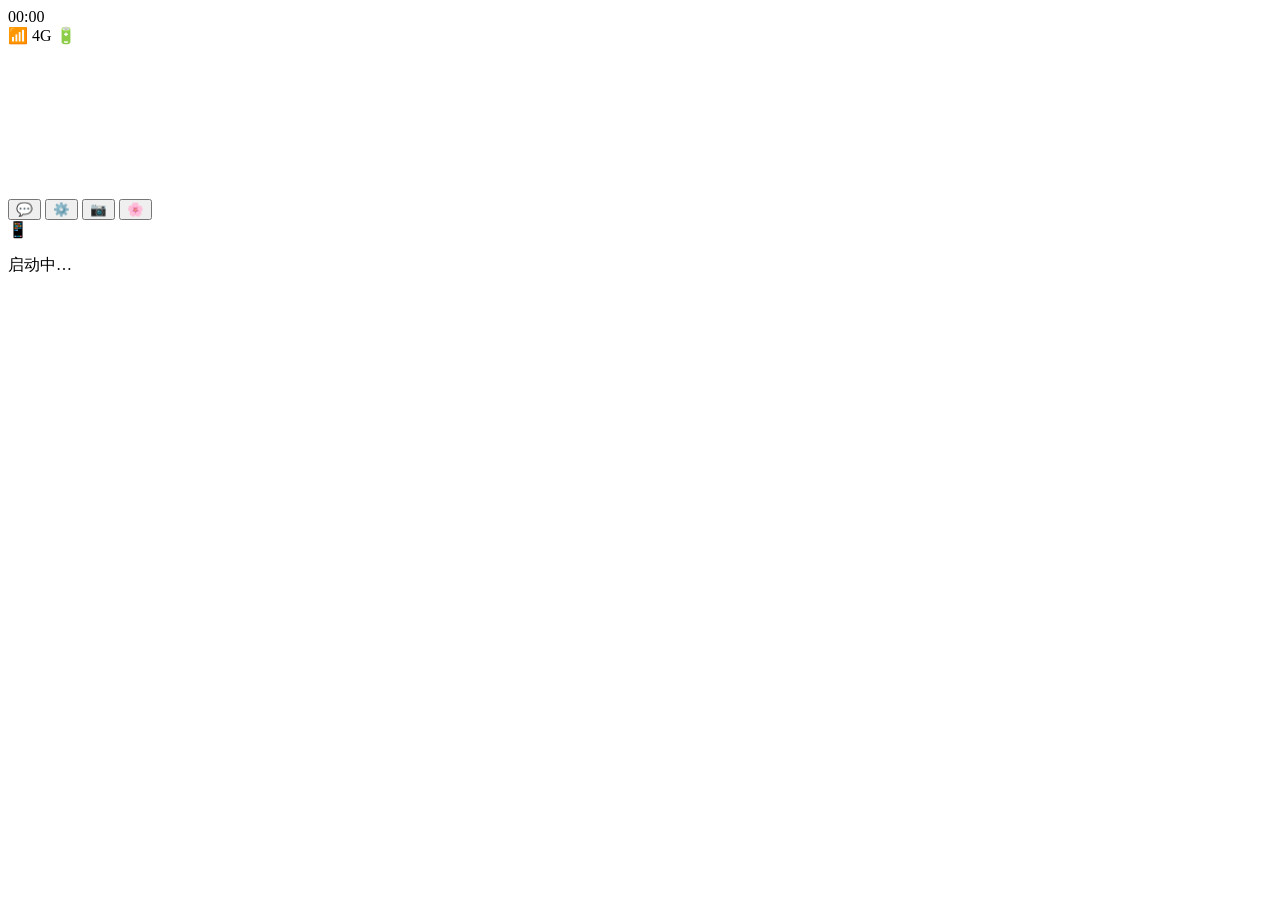
==== index.html @ 031f7071 "Create index.html" ====
<!DOCTYPE html>
<html lang="zh-CN">
<head>
  <meta charset="UTF-8" />
  <meta name="viewport" content="width=device-width, initial-scale=1.0, viewport-fit=cover" />
  <meta name="theme-color" content="#1a1a2e" />
  <meta name="apple-mobile-web-app-capable" content="yes" />
  <meta name="apple-mobile-web-app-status-bar-style" content="black-translucent" />
  <title>虚拟掌机</title>

  <!-- PWA Manifest -->
  <link rel="manifest" href="manifest.json" />

  <!-- Global Styles -->
  <link rel="stylesheet" href="css/root.css" />
  <link rel="stylesheet" href="css/phone.css" />
  <link rel="stylesheet" href="css/desktop.css" />
  <link rel="stylesheet" href="css/apps.css" />
</head>
<body>

  <!-- ============================================================
       手机外壳 (Phone Shell)
       整个虚拟手机的最外层容器，模拟物理机身
  ============================================================ -->
  <div id="phone-shell" class="phone-shell" role="main" aria-label="虚拟手机">

    <!-- 顶部装饰：摄像头 + 扬声器 -->
    <div class="phone-notch" aria-hidden="true">
      <div class="notch-camera"></div>
      <div class="notch-speaker"></div>
    </div>

    <!-- ── 状态栏 (Status Bar) ── -->
    <header id="status-bar" class="status-bar" role="banner" aria-label="状态栏">
      <span class="status-time" id="status-time" aria-live="polite">00:00</span>
      <div class="status-icons" aria-hidden="true">
        <span class="status-icon icon-wifi">&#x1F4F6;</span>
        <span class="status-icon icon-signal">4G</span>
        <span class="status-icon icon-battery" id="status-battery">🔋</span>
      </div>
    </header>

    <!-- ── 屏幕主体 (Screen Body) ── -->
    <div id="screen" class="screen">

      <!-- 星空背景粒子层 -->
      <canvas id="starfield-canvas" class="starfield-canvas" aria-hidden="true"></canvas>

      <!-- ── 桌面滑动容器 (Desktop Slider) ── -->
      <!-- 左右滑动切换不同桌面页 -->
      <div id="desktop-slider" class="desktop-slider" role="region" aria-label="桌面">

        <!-- 桌面页 0：Widget 主页 -->
        <div class="desktop-page" id="desktop-page-0" data-page="0">
          <!-- Widget 区域，由 desktopApp.js 动态注入 -->
          <div class="widget-grid" id="widget-grid-0" role="list" aria-label="小组件"></div>
          <!-- 应用图标网格 -->
          <div class="app-icon-grid" id="app-icon-grid-0" role="list" aria-label="应用图标"></div>
        </div>

        <!-- 桌面页 1：更多 Widget -->
        <div class="desktop-page" id="desktop-page-1" data-page="1">
          <div class="widget-grid" id="widget-grid-1" role="list" aria-label="小组件"></div>
          <div class="app-icon-grid" id="app-icon-grid-1" role="list" aria-label="应用图标"></div>
        </div>

      </div>

      <!-- ── 桌面分页指示器 ── -->
      <div id="page-indicator" class="page-indicator" role="tablist" aria-label="桌面页码">
        <!-- 由 desktopApp.js 动态生成 dot -->
      </div>

      <!-- ── App 视图层 (App View Layer) ── -->
      <!-- 所有 App 以 overlay 形式叠加在桌面上方，通过 CSS class 控制显隐 -->
      <div id="app-layer" class="app-layer" aria-live="polite">

        <!-- 聊天 App -->
        <section id="app-chat" class="app-view" data-app="chat" aria-label="聊天" hidden>
          <div class="app-header">
            <button class="btn-back" aria-label="返回桌面">&#8592;</button>
            <h2 class="app-title">消息</h2>
          </div>
          <div class="app-content" id="chat-content"></div>
        </section>

        <!-- 日历 App -->
        <section id="app-calendar" class="app-view" data-app="calendar" aria-label="日历" hidden>
          <div class="app-header">
            <button class="btn-back" aria-label="返回桌面">&#8592;</button>
            <h2 class="app-title">日历</h2>
          </div>
          <div class="app-content" id="calendar-content"></div>
        </section>

        <!-- 朋友圈 App -->
        <section id="app-moments" class="app-view" data-app="moments" aria-label="朋友圈" hidden>
          <div class="app-header">
            <button class="btn-back" aria-label="返回桌面">&#8592;</button>
            <h2 class="app-title">朋友圈</h2>
          </div>
          <div class="app-content" id="moments-content"></div>
        </section>

        <!-- 设置 App -->
        <section id="app-settings" class="app-view" data-app="settings" aria-label="设置" hidden>
          <div class="app-header">
            <button class="btn-back" aria-label="返回桌面">&#8592;</button>
            <h2 class="app-title">设置</h2>
          </div>
          <div class="app-content" id="settings-content"></div>
        </section>

      </div>

      <!-- ── 系统通知横幅 (Notification Banner) ── -->
      <div id="notification-banner" class="notification-banner" role="alert" aria-live="assertive" aria-atomic="true" hidden>
        <img class="notif-avatar" id="notif-avatar" src="" alt="" />
        <div class="notif-body">
          <span class="notif-name" id="notif-name"></span>
          <span class="notif-text" id="notif-text"></span>
        </div>
      </div>

    </div>
    <!-- /screen -->

    <!-- ── Dock 栏 (Bottom Dock) ── -->
    <nav id="dock" class="dock" role="navigation" aria-label="Dock 快捷栏">
      <button class="dock-item" data-app="chat" aria-label="聊天">
        <span class="dock-icon">💬</span>
      </button>
      <button class="dock-item" data-app="settings" aria-label="设置">
        <span class="dock-icon">⚙️</span>
      </button>
      <button class="dock-item dock-item--home" id="btn-home" aria-label="主屏幕">
        <span class="dock-icon">📷</span>
      </button>
      <button class="dock-item" data-app="moments" aria-label="朋友圈">
        <span class="dock-icon">🌸</span>
      </button>
    </nav>

    <!-- 底部 Home 指示条 -->
    <div class="phone-home-indicator" aria-hidden="true"></div>

  </div>
  <!-- /phone-shell -->

  <!-- ============================================================
       全局 Loading 遮罩 (首次启动 / 数据加载中)
  ============================================================ -->
  <div id="loading-screen" class="loading-screen" role="status" aria-label="加载中">
    <div class="loading-logo">📱</div>
    <p class="loading-text">启动中…</p>
    <div class="loading-bar"><div class="loading-bar-fill"></div></div>
  </div>

  <!-- ============================================================
       第三方库 (CDN，无构建工具)
  ============================================================ -->
  <!-- localForage：IndexedDB 轻量封装 -->
  <script src="https://cdn.jsdelivr.net/npm/localforage@1.10.0/dist/localforage.min.js"></script>

  <!-- ============================================================
       主入口 (ES Module)
  ============================================================ -->
  <script type="module" src="js/main.js"></script>

</body>
</html>
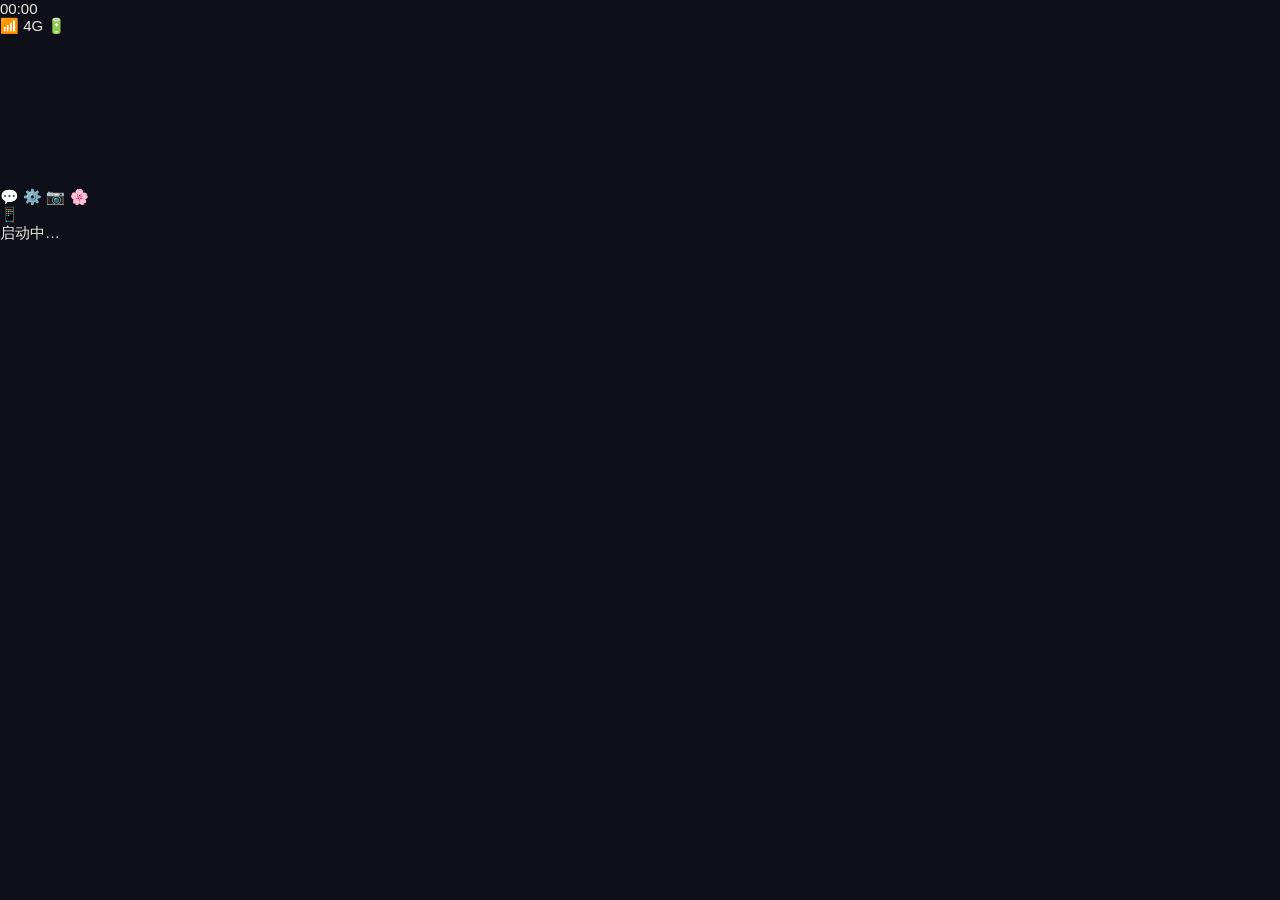
==== commit 10e8d708: "Update index.html" ====
--- a/index.html
+++ b/index.html
@@ -1,17 +1,20 @@
 <!DOCTYPE html>
-<html lang="zh-CN">
+<html lang="zh-CN" data-theme="dark">
 <head>
   <meta charset="UTF-8" />
   <meta name="viewport" content="width=device-width, initial-scale=1.0, viewport-fit=cover" />
   <meta name="theme-color" content="#1a1a2e" />
-  <meta name="apple-mobile-web-app-capable" content="yes" />
-  <meta name="apple-mobile-web-app-status-bar-style" content="black-translucent" />
-  <title>虚拟掌机</title>
+  <meta name="mobile-web-app-capable" content="yes" />
+
+  <title>IPHONEEX -虚拟掌机</title>
+
+  <!-- Favicon (内联 SVG，不需要外部文件) -->
+  <link rel="icon" href="data:image/svg+xml,<svg xmlns='http://www.w3.org/2000/svg' viewBox='0 0 100 100'><text y='.9em' font-size='90'>📱</text></svg>" />
 
   <!-- PWA Manifest -->
   <link rel="manifest" href="manifest.json" />
 
-  <!-- Global Styles -->
+  <!-- Styles -->
   <link rel="stylesheet" href="css/root.css" />
   <link rel="stylesheet" href="css/phone.css" />
   <link rel="stylesheet" href="css/desktop.css" />
@@ -19,10 +22,7 @@
 </head>
 <body>
 
-  <!-- ============================================================
-       手机外壳 (Phone Shell)
-       整个虚拟手机的最外层容器，模拟物理机身
-  ============================================================ -->
+  <!-- ============================================================手机外壳 (Phone Shell)============================================================ -->
   <div id="phone-shell" class="phone-shell" role="main" aria-label="虚拟手机">
 
     <!-- 顶部装饰：摄像头 + 扬声器 -->
@@ -31,82 +31,68 @@
       <div class="notch-speaker"></div>
     </div>
 
-    <!-- ── 状态栏 (Status Bar) ── -->
+    <!--── 状态栏 (Status Bar) ── -->
     <header id="status-bar" class="status-bar" role="banner" aria-label="状态栏">
       <span class="status-time" id="status-time" aria-live="polite">00:00</span>
       <div class="status-icons" aria-hidden="true">
-        <span class="status-icon icon-wifi">&#x1F4F6;</span>
+        <span class="status-icon icon-wifi">📶</span>
         <span class="status-icon icon-signal">4G</span>
         <span class="status-icon icon-battery" id="status-battery">🔋</span>
       </div>
     </header>
 
-    <!-- ── 屏幕主体 (Screen Body) ── -->
+    <!-- ──屏幕主体 (Screen Body) ── -->
     <div id="screen" class="screen">
 
       <!-- 星空背景粒子层 -->
       <canvas id="starfield-canvas" class="starfield-canvas" aria-hidden="true"></canvas>
 
-      <!-- ── 桌面滑动容器 (Desktop Slider) ── -->
-      <!-- 左右滑动切换不同桌面页 -->
+      <!--── 桌面滑动容器 (Desktop Slider) ── -->
       <div id="desktop-slider" class="desktop-slider" role="region" aria-label="桌面">
 
-        <!-- 桌面页 0：Widget 主页 -->
+        <!-- 桌面页0 -->
         <div class="desktop-page" id="desktop-page-0" data-page="0">
-          <!-- Widget 区域，由 desktopApp.js 动态注入 -->
           <div class="widget-grid" id="widget-grid-0" role="list" aria-label="小组件"></div>
-          <!-- 应用图标网格 -->
           <div class="app-icon-grid" id="app-icon-grid-0" role="list" aria-label="应用图标"></div>
         </div>
 
-        <!-- 桌面页 1：更多 Widget -->
+        <!-- 桌面页 1 -->
         <div class="desktop-page" id="desktop-page-1" data-page="1">
           <div class="widget-grid" id="widget-grid-1" role="list" aria-label="小组件"></div>
           <div class="app-icon-grid" id="app-icon-grid-1" role="list" aria-label="应用图标"></div>
-        </div>
+        </div></div>
 
-      </div>
+      <!-- ──桌面分页指示器 ── -->
+      <div id="page-indicator" class="page-indicator" role="tablist" aria-label="桌面页码"></div>
 
-      <!-- ── 桌面分页指示器 ── -->
-      <div id="page-indicator" class="page-indicator" role="tablist" aria-label="桌面页码">
-        <!-- 由 desktopApp.js 动态生成 dot -->
-      </div>
-
-      <!-- ── App 视图层 (App View Layer) ── -->
-      <!-- 所有 App 以 overlay 形式叠加在桌面上方，通过 CSS class 控制显隐 -->
-      <div id="app-layer" class="app-layer" aria-live="polite">
-
-        <!-- 聊天 App -->
-        <section id="app-chat" class="app-view" data-app="chat" aria-label="聊天" hidden>
+      <!-- ── App 视图层── -->
+      <div id="app-layer" class="app-layer" aria-live="polite"><section id="app-chat" class="app-view" data-app="chat" aria-label="聊天" hidden>
           <div class="app-header">
-            <button class="btn-back" aria-label="返回桌面">&#8592;</button>
+            <button class="btn-back" aria-label="返回桌面">←</button>
             <h2 class="app-title">消息</h2>
           </div>
           <div class="app-content" id="chat-content"></div>
         </section>
 
-        <!-- 日历 App -->
         <section id="app-calendar" class="app-view" data-app="calendar" aria-label="日历" hidden>
           <div class="app-header">
-            <button class="btn-back" aria-label="返回桌面">&#8592;</button>
+            <button class="btn-back" aria-label="返回桌面">←</button>
             <h2 class="app-title">日历</h2>
           </div>
           <div class="app-content" id="calendar-content"></div>
         </section>
 
-        <!-- 朋友圈 App -->
         <section id="app-moments" class="app-view" data-app="moments" aria-label="朋友圈" hidden>
           <div class="app-header">
-            <button class="btn-back" aria-label="返回桌面">&#8592;</button>
+            <button class="btn-back" aria-label="返回桌面">←</button>
             <h2 class="app-title">朋友圈</h2>
           </div>
           <div class="app-content" id="moments-content"></div>
         </section>
 
-        <!-- 设置 App -->
         <section id="app-settings" class="app-view" data-app="settings" aria-label="设置" hidden>
           <div class="app-header">
-            <button class="btn-back" aria-label="返回桌面">&#8592;</button>
+            <button class="btn-back" aria-label="返回桌面">←</button>
             <h2 class="app-title">设置</h2>
           </div>
           <div class="app-content" id="settings-content"></div>
@@ -114,19 +100,17 @@
 
       </div>
 
-      <!-- ── 系统通知横幅 (Notification Banner) ── -->
+      <!-- ── 系统通知横幅 ── -->
       <div id="notification-banner" class="notification-banner" role="alert" aria-live="assertive" aria-atomic="true" hidden>
         <img class="notif-avatar" id="notif-avatar" src="" alt="" />
         <div class="notif-body">
           <span class="notif-name" id="notif-name"></span>
           <span class="notif-text" id="notif-text"></span>
-        </div>
-      </div>
+        </div></div>
 
     </div>
-    <!-- /screen -->
 
-    <!-- ── Dock 栏 (Bottom Dock) ── -->
+    <!-- ── Dock 栏 ── -->
     <nav id="dock" class="dock" role="navigation" aria-label="Dock 快捷栏">
       <button class="dock-item" data-app="chat" aria-label="聊天">
         <span class="dock-icon">💬</span>
@@ -139,17 +123,15 @@
       </button>
       <button class="dock-item" data-app="moments" aria-label="朋友圈">
         <span class="dock-icon">🌸</span>
-      </button>
-    </nav>
+      </button></nav>
 
     <!-- 底部 Home 指示条 -->
     <div class="phone-home-indicator" aria-hidden="true"></div>
 
   </div>
-  <!-- /phone-shell -->
 
   <!-- ============================================================
-       全局 Loading 遮罩 (首次启动 / 数据加载中)
+       全局 Loading遮罩
   ============================================================ -->
   <div id="loading-screen" class="loading-screen" role="status" aria-label="加载中">
     <div class="loading-logo">📱</div>
@@ -158,10 +140,9 @@
   </div>
 
   <!-- ============================================================
-       第三方库 (CDN，无构建工具)
+       localForage（本地文件，避免 CDN 被追踪保护拦截）
   ============================================================ -->
-  <!-- localForage：IndexedDB 轻量封装 -->
-  <script src="https://cdn.jsdelivr.net/npm/localforage@1.10.0/dist/localforage.min.js"></script>
+  <script src="libs/localforage.min.js"></script>
 
   <!-- ============================================================
        主入口 (ES Module)
--- a/css/root.css
+++ b/css/root.css
@@ -0,0 +1,235 @@
+/* ================================================================
+   root.css — 全局 CSS 变量 & 基础 Reset
+   所有颜色、尺寸、动效参数均在此定义，其他 CSS 文件只引用变量
+================================================================ */
+
+/* ── 1. 主题变量 (Light / Dark 双主题) ── */
+:root {
+  /* ---------- 品牌色 / Y2K 手账风调色板 ---------- */
+  --color-primary:        #a8c5da;   /* 雾霾蓝 */
+  --color-primary-soft:   #d4e8f0;
+  --color-accent:         #e8b4cb;   /* 樱花粉 */
+  --color-accent-soft:    #f5dce8;
+  --color-gold:           #c8b89a;   /* 复古金 */
+  --color-star:           #e8e0d0;   /* 星光白 */
+
+  /* ---------- 背景层 ---------- */
+  --bg-phone-shell:       #2a2a3e;   /* 手机外壳深色 */
+  --bg-screen:            #3a3a4e;   /* 屏幕底色（星空灰） */
+  --bg-screen-gradient:   linear-gradient(160deg, #2e2e42 0%, #3d3d55 50%, #2a2a3e 100%);
+  --bg-widget:            rgba(255, 255, 255, 0.10);  /* 毛玻璃 Widget 背景 */
+  --bg-widget-dark:       rgba(0,   0,   0,   0.25);
+  --bg-dock:              rgba(255, 255, 255, 0.12);
+  --bg-app:               rgba(245, 242, 238, 0.97);  /* App 内页背景（米白） */
+  --bg-overlay:           rgba(0,   0,   0,   0.45);
+
+  /* ---------- 文字色 ---------- */
+  --text-primary:         #f0ece4;   /* 屏幕主文字（亮） */
+  --text-secondary:       #b8b4c0;
+  --text-muted:           #7a7890;
+  --text-on-app:          #2c2a35;   /* App 内页深色文字 */
+  --text-on-app-sub:      #6b6880;
+
+  /* ---------- 状态栏 ---------- */
+  --status-bar-height:    44px;
+  --status-bar-bg:        transparent;
+  --status-bar-color:     #f0ece4;
+
+  /* ---------- Dock 栏 ---------- */
+  --dock-height:          80px;
+  --dock-padding-bottom:  env(safe-area-inset-bottom, 8px);
+  --dock-icon-size:       52px;
+  --dock-border-radius:   28px;
+
+  /* ---------- 圆角系统 ---------- */
+  --radius-xs:            6px;
+  --radius-sm:            12px;
+  --radius-md:            18px;
+  --radius-lg:            24px;
+  --radius-xl:            32px;
+  --radius-full:          9999px;
+
+  /* ---------- 阴影系统 ---------- */
+  --shadow-widget:        0 4px 24px rgba(0, 0, 0, 0.30),
+                          0 1px 4px  rgba(0, 0, 0, 0.20);
+  --shadow-app-icon:      0 2px 12px rgba(0, 0, 0, 0.25);
+  --shadow-dock:          0 -2px 20px rgba(0, 0, 0, 0.20);
+  --shadow-notification:  0 8px 32px rgba(0, 0, 0, 0.35);
+  --shadow-bubble-out:    0 2px 8px  rgba(168, 197, 218, 0.30);
+  --shadow-bubble-in:     0 2px 8px  rgba(0,   0,   0,   0.15);
+
+  /* ---------- 毛玻璃 (Glassmorphism) ---------- */
+  --glass-blur:           blur(16px);
+  --glass-blur-heavy:     blur(24px);
+  --glass-border:         1px solid rgba(255, 255, 255, 0.18);
+  --glass-border-light:   1px solid rgba(255, 255, 255, 0.30);
+
+  /* ---------- 手机物理尺寸 ---------- */
+  --phone-width:          390px;
+  --phone-height:         844px;
+  --phone-radius:         52px;
+  --phone-border:         10px;
+  --phone-shell-color:    #1e1e2e;
+  --phone-shell-shadow:   0 30px 80px rgba(0, 0, 0, 0.60),
+                          0  0  0 var(--phone-border) #0d0d1a,
+                          inset 0 0 0 1px rgba(255,255,255,0.06);
+
+  /* ---------- 动效时长 ---------- */
+  --duration-fast:        120ms;
+  --duration-normal:      260ms;
+  --duration-slow:        420ms;
+  --duration-page:        380ms;
+
+  /* ---------- 缓动曲线 ---------- */
+  --ease-spring:          cubic-bezier(0.34, 1.56, 0.64, 1.00);
+  --ease-smooth:          cubic-bezier(0.25, 0.46, 0.45, 0.94);
+  --ease-out:             cubic-bezier(0.00, 0.00, 0.20, 1.00);
+  --ease-in-out:          cubic-bezier(0.42, 0.00, 0.58, 1.00);
+
+  /* ---------- 字体 ---------- */
+  --font-system:          -apple-system, BlinkMacSystemFont, "PingFang SC",
+                          "Hiragino Sans GB", "Microsoft YaHei", sans-serif;
+  --font-mono:            "SF Mono", "Fira Code", "Consolas", monospace;
+  --font-size-xs:         11px;
+  --font-size-sm:         13px;
+  --font-size-md:         15px;
+  --font-size-lg:         17px;
+  --font-size-xl:         22px;
+  --font-size-2xl:        28px;
+
+  /* ---------- Z-index 层级 ---------- */
+  --z-starfield:          0;
+  --z-desktop:            10;
+  --z-widget:             20;
+  --z-app:                30;
+  --z-dock:               40;
+  --z-notification:       50;
+  --z-loading:            100;
+}
+
+/* ── 2. 深色主题覆盖 (data-theme="dark" 时自动切换) ── */
+[data-theme="dark"] {
+  --bg-app:               rgba(28, 27, 35, 0.97);
+  --text-on-app:          #e8e4f0;
+  --text-on-app-sub:      #9896a8;
+  --bg-widget:            rgba(0, 0, 0, 0.35);
+}
+
+/* ── 3. 全局 Reset & 基础样式 ── */
+*, *::before, *::after {
+  box-sizing: border-box;
+  margin: 0;
+  padding: 0;
+  -webkit-tap-highlight-color: transparent;
+}
+
+html, body {
+  width: 100%;
+  height: 100%;
+  overflow: hidden;
+  background: #0f0f1a;   /* 手机外部的页面背景 */
+  font-family: var(--font-system);
+  font-size: var(--font-size-md);
+  color: var(--text-primary);
+  -webkit-font-smoothing: antialiased;
+  -moz-osx-font-smoothing: grayscale;
+}
+
+/* 禁止用户选中文字（模拟原生 App 体验） */
+body {
+  user-select: none;
+  -webkit-user-select: none;
+}
+
+/* 允许输入框内选中 */
+input, textarea {
+  user-select: text;
+  -webkit-user-select: text;
+}
+
+button {
+  border: none;
+  background: none;
+  cursor: pointer;
+  font-family: inherit;
+  font-size: inherit;
+  color: inherit;
+  padding: 0;
+}
+
+img {
+  display: block;
+  max-width: 100%;
+  object-fit: cover;
+}
+
+/* ── 4. 滚动条美化 ── */
+::-webkit-scrollbar {
+  width: 3px;
+  height: 3px;
+}
+::-webkit-scrollbar-track {
+  background: transparent;
+}
+::-webkit-scrollbar-thumb {
+  background: rgba(255, 255, 255, 0.20);
+  border-radius: var(--radius-full);
+}
+
+/* ── 5. 通用工具类 ── */
+.visually-hidden {
+  position: absolute;
+  width: 1px;
+  height: 1px;
+  padding: 0;
+  margin: -1px;
+  overflow: hidden;
+  clip: rect(0, 0, 0, 0);
+  white-space: nowrap;
+  border: 0;
+}
+
+.glass {
+  background: var(--bg-widget);
+  backdrop-filter: var(--glass-blur);
+  -webkit-backdrop-filter: var(--glass-blur);
+  border: var(--glass-border);
+}
+
+.glass-heavy {
+  background: var(--bg-widget-dark);
+  backdrop-filter: var(--glass-blur-heavy);
+  -webkit-backdrop-filter: var(--glass-blur-heavy);
+  border: var(--glass-border);
+}
+
+/* ── 6. 全局过渡动画 ── */
+@keyframes fadeIn {
+  from { opacity: 0; transform: translateY(8px); }
+  to   { opacity: 1; transform: translateY(0);   }
+}
+
+@keyframes slideUp {
+  from { opacity: 0; transform: translateY(100%); }
+  to   { opacity: 1; transform: translateY(0);    }
+}
+
+@keyframes slideDown {
+  from { opacity: 0; transform: translateY(-20px); }
+  to   { opacity: 1; transform: translateY(0);     }
+}
+
+@keyframes scaleIn {
+  from { opacity: 0; transform: scale(0.88); }
+  to   { opacity: 1; transform: scale(1);    }
+}
+
+@keyframes pulse {
+  0%, 100% { opacity: 1;    }
+  50%       { opacity: 0.5; }
+}
+
+@keyframes loadingBar {
+  from { width: 0%;   }
+  to   { width: 100%; }
+}
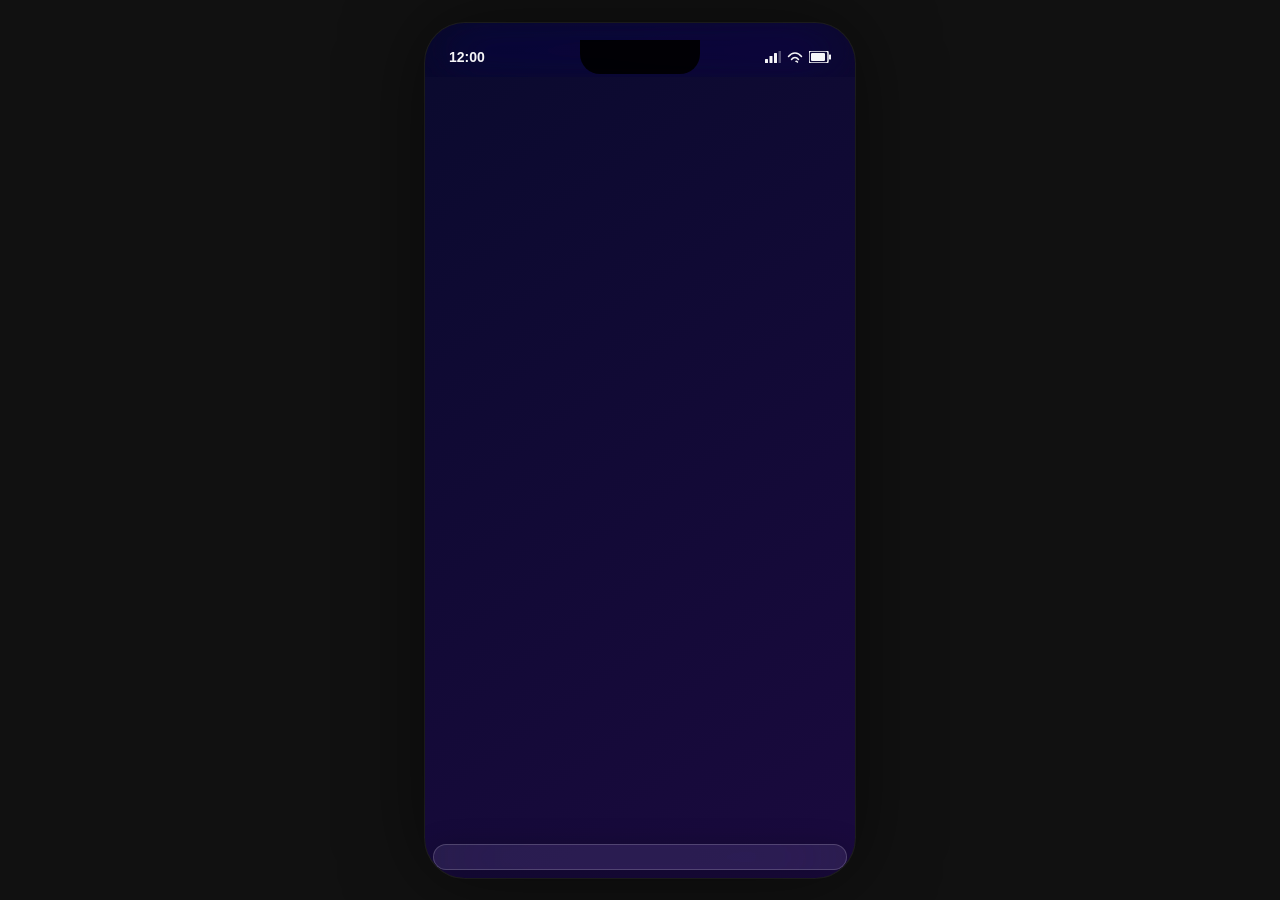
==== commit d9525b1e: "更新" ====
--- a/index.html
+++ b/index.html
@@ -1,153 +1,85 @@
-<!DOCTYPE html>
-<html lang="zh-CN" data-theme="dark">
-<head>
-  <meta charset="UTF-8" />
-  <meta name="viewport" content="width=device-width, initial-scale=1.0, viewport-fit=cover" />
-  <meta name="theme-color" content="#1a1a2e" />
-  <meta name="mobile-web-app-capable" content="yes" />
-
-  <title>IPHONEEX -虚拟掌机</title>
-
-  <!-- Favicon (内联 SVG，不需要外部文件) -->
-  <link rel="icon" href="data:image/svg+xml,<svg xmlns='http://www.w3.org/2000/svg' viewBox='0 0 100 100'><text y='.9em' font-size='90'>📱</text></svg>" />
-
-  <!-- PWA Manifest -->
-  <link rel="manifest" href="manifest.json" />
-
-  <!-- Styles -->
-  <link rel="stylesheet" href="css/root.css" />
-  <link rel="stylesheet" href="css/phone.css" />
-  <link rel="stylesheet" href="css/desktop.css" />
-  <link rel="stylesheet" href="css/apps.css" />
-</head>
-<body>
-
-  <!-- ============================================================手机外壳 (Phone Shell)============================================================ -->
-  <div id="phone-shell" class="phone-shell" role="main" aria-label="虚拟手机">
-
-    <!-- 顶部装饰：摄像头 + 扬声器 -->
-    <div class="phone-notch" aria-hidden="true">
-      <div class="notch-camera"></div>
-      <div class="notch-speaker"></div>
-    </div>
-
-    <!--── 状态栏 (Status Bar) ── -->
-    <header id="status-bar" class="status-bar" role="banner" aria-label="状态栏">
-      <span class="status-time" id="status-time" aria-live="polite">00:00</span>
-      <div class="status-icons" aria-hidden="true">
-        <span class="status-icon icon-wifi">📶</span>
-        <span class="status-icon icon-signal">4G</span>
-        <span class="status-icon icon-battery" id="status-battery">🔋</span>
-      </div>
-    </header>
-
-    <!-- ──屏幕主体 (Screen Body) ── -->
-    <div id="screen" class="screen">
-
-      <!-- 星空背景粒子层 -->
-      <canvas id="starfield-canvas" class="starfield-canvas" aria-hidden="true"></canvas>
-
-      <!--── 桌面滑动容器 (Desktop Slider) ── -->
-      <div id="desktop-slider" class="desktop-slider" role="region" aria-label="桌面">
-
-        <!-- 桌面页0 -->
-        <div class="desktop-page" id="desktop-page-0" data-page="0">
-          <div class="widget-grid" id="widget-grid-0" role="list" aria-label="小组件"></div>
-          <div class="app-icon-grid" id="app-icon-grid-0" role="list" aria-label="应用图标"></div>
-        </div>
-
-        <!-- 桌面页 1 -->
-        <div class="desktop-page" id="desktop-page-1" data-page="1">
-          <div class="widget-grid" id="widget-grid-1" role="list" aria-label="小组件"></div>
-          <div class="app-icon-grid" id="app-icon-grid-1" role="list" aria-label="应用图标"></div>
-        </div></div>
-
-      <!-- ──桌面分页指示器 ── -->
-      <div id="page-indicator" class="page-indicator" role="tablist" aria-label="桌面页码"></div>
-
-      <!-- ── App 视图层── -->
-      <div id="app-layer" class="app-layer" aria-live="polite"><section id="app-chat" class="app-view" data-app="chat" aria-label="聊天" hidden>
-          <div class="app-header">
-            <button class="btn-back" aria-label="返回桌面">←</button>
-            <h2 class="app-title">消息</h2>
-          </div>
-          <div class="app-content" id="chat-content"></div>
-        </section>
-
-        <section id="app-calendar" class="app-view" data-app="calendar" aria-label="日历" hidden>
-          <div class="app-header">
-            <button class="btn-back" aria-label="返回桌面">←</button>
-            <h2 class="app-title">日历</h2>
-          </div>
-          <div class="app-content" id="calendar-content"></div>
-        </section>
-
-        <section id="app-moments" class="app-view" data-app="moments" aria-label="朋友圈" hidden>
-          <div class="app-header">
-            <button class="btn-back" aria-label="返回桌面">←</button>
-            <h2 class="app-title">朋友圈</h2>
-          </div>
-          <div class="app-content" id="moments-content"></div>
-        </section>
-
-        <section id="app-settings" class="app-view" data-app="settings" aria-label="设置" hidden>
-          <div class="app-header">
-            <button class="btn-back" aria-label="返回桌面">←</button>
-            <h2 class="app-title">设置</h2>
-          </div>
-          <div class="app-content" id="settings-content"></div>
-        </section>
-
-      </div>
-
-      <!-- ── 系统通知横幅 ── -->
-      <div id="notification-banner" class="notification-banner" role="alert" aria-live="assertive" aria-atomic="true" hidden>
-        <img class="notif-avatar" id="notif-avatar" src="" alt="" />
-        <div class="notif-body">
-          <span class="notif-name" id="notif-name"></span>
-          <span class="notif-text" id="notif-text"></span>
-        </div></div>
-
-    </div>
-
-    <!-- ── Dock 栏 ── -->
-    <nav id="dock" class="dock" role="navigation" aria-label="Dock 快捷栏">
-      <button class="dock-item" data-app="chat" aria-label="聊天">
-        <span class="dock-icon">💬</span>
-      </button>
-      <button class="dock-item" data-app="settings" aria-label="设置">
-        <span class="dock-icon">⚙️</span>
-      </button>
-      <button class="dock-item dock-item--home" id="btn-home" aria-label="主屏幕">
-        <span class="dock-icon">📷</span>
-      </button>
-      <button class="dock-item" data-app="moments" aria-label="朋友圈">
-        <span class="dock-icon">🌸</span>
-      </button></nav>
-
-    <!-- 底部 Home 指示条 -->
-    <div class="phone-home-indicator" aria-hidden="true"></div>
-
-  </div>
-
-  <!-- ============================================================
-       全局 Loading遮罩
-  ============================================================ -->
-  <div id="loading-screen" class="loading-screen" role="status" aria-label="加载中">
-    <div class="loading-logo">📱</div>
-    <p class="loading-text">启动中…</p>
-    <div class="loading-bar"><div class="loading-bar-fill"></div></div>
-  </div>
-
-  <!-- ============================================================
-       localForage（本地文件，避免 CDN 被追踪保护拦截）
-  ============================================================ -->
-  <script src="libs/localforage.min.js"></script>
-
-  <!-- ============================================================
-       主入口 (ES Module)
-  ============================================================ -->
-  <script type="module" src="js/main.js"></script>
-
-</body>
-</html>
+<!-- index.html -->
+<!DOCTYPE html>
+<html lang="zh-CN">
+<head>
+    <meta charset="UTF-8">
+    <meta name="viewport" content="width=device-width, initial-scale=1.0, user-scalable=no, viewport-fit=cover">
+    <meta name="apple-mobile-web-app-capable" content="yes">
+    <meta name="apple-mobile-web-app-status-bar-style" content="black-translucent">
+    <meta name="theme-color" content="#0a0a1a">
+    <title>IPHONEEX</title>
+    <link rel="manifest" href="manifest.json">
+    <link rel="stylesheet" href="core/glass.css">
+    <link rel="stylesheet" href="core/phone.css">
+    <link rel="stylesheet" href="apps/settings/settings.css">
+</head>
+<body>
+    <div id="phone-container">
+        <!-- Status Bar -->
+        <div id="status-bar" class="glass-status">
+            <div class="status-left">
+                <span id="status-time">12:00</span>
+            </div>
+            <div class="status-center">
+                <div class="status-notch"></div>
+            </div>
+            <div class="status-right">
+                <span class="status-signal">
+                    <svg width="16" height="12" viewBox="0 0 16 12"><rect x="0" y="8" width="3" height="4" rx="0.5" fill="currentColor"/><rect x="4.5" y="5" width="3" height="7" rx="0.5" fill="currentColor"/><rect x="9" y="2" width="3" height="10" rx="0.5" fill="currentColor"/><rect x="13.5" y="0" width="3" height="12" rx="0.5" fill="currentColor" opacity="0.3"/></svg>
+                </span>
+                <span class="status-wifi">
+                    <svg width="16" height="12" viewBox="0 0 16 12"><path d="M8 10.5a1.5 1.5 0 1103 1.5 1.5 0 010-3z" fill="currentColor"/><path d="M4.5 8.5C5.5 7.2 6.7 6.5 8 6.5s2.5.7 3.5 2" stroke="currentColor" stroke-width="1.5" fill="none" stroke-linecap="round"/><path d="M1.5 5.5C3.3 3.2 5.5 2 8 2s4.7 1.2 6.5 3.5" stroke="currentColor" stroke-width="1.5" fill="none" stroke-linecap="round"/></svg>
+                </span>
+                <span class="status-battery">
+                    <svg width="22" height="12" viewBox="0 0 22 12"><rect x="0" y="0" width="19" height="12" rx="2" stroke="currentColor" stroke-width="1.5" fill="none"/><rect x="2" y="2" width="14" height="8" rx="1" fill="currentColor"/><rect x="20" y="3.5" width="2" height="5" rx="0.5" fill="currentColor"/></svg>
+                </span>
+            </div>
+        </div>
+
+        <!-- Desktop Pages Container -->
+        <div id="desktop-viewport"><div id="desktop-pages">
+                <!-- Pages will be generated by JS -->
+            </div>
+            <div id="page-dots"></div>
+        </div>
+
+        <!-- Dock -->
+        <div id="dock" class="glass">
+            <!-- Dock icons populated by JS -->
+        </div>
+
+        <!-- App View Layer -->
+        <div id="app-layer" class="hidden">
+            <div id="app-content"></div>
+        </div>
+
+        <!-- Modal Layer -->
+        <div id="modal-layer" class="hidden"></div>
+
+        <!-- Context Menu Layer -->
+        <div id="context-menu-layer" class="hidden"></div>
+    </div>
+
+    <!-- Wallpaper Layer (behind everything) -->
+    <div id="wallpaper-layer">
+        <div id="wallpaper-default"></div>
+        <img id="wallpaper-custom" class="hidden" alt="">
+    </div>
+
+    <!-- Scripts -->
+    <script src="core/store.js"></script>
+    <script src="core/logger.js"></script>
+    <script src="core/api.js"></script>
+    <script src="core/scheduler.js"></script>
+    <script src="core/router.js"></script>
+    <script src="core/phone.js"></script>
+    <script src="core/widget.js"></script>
+    <script src="apps/settings/settings.js"></script>
+    <script>
+        // Boot
+        document.addEventListener('DOMContentLoaded', () => {
+            Phone.init();
+        });
+    </script>
+</body>
+</html>
--- a/core/glass.css
+++ b/core/glass.css
@@ -0,0 +1,165 @@
+/* core/glass.css */
+/*============================================IPHONEEX — Liquid Glass Design System
+   ============================================ */
+
+:root {
+    /* Glass Properties */
+    --glass-bg: rgba(255, 255, 255, 0.08);
+    --glass-bg-heavy: rgba(255, 255, 255, 0.14);
+    --glass-bg-light: rgba(255, 255, 255, 0.04);
+    --glass-border: rgba(255, 255, 255, 0.18);
+    --glass-border-light: rgba(255, 255, 255, 0.08);
+    --glass-blur: blur(40px) saturate(180%);
+    --glass-blur-light: blur(20px) saturate(150%);
+    --glass-shadow: 0 8px 32px rgba(0, 0, 0, 0.3);
+    --glass-shadow-light: 0 4px 16px rgba(0, 0, 0, 0.15);
+    --glass-radius: 20px;
+    --glass-radius-sm: 12px;
+    --glass-radius-xs: 8px;
+
+    /* Theme Colors */
+    --accent: #007AFF;
+    --accent-rgb: 0, 122, 255;
+    --accent-hover: #0a84ff;
+    --danger: #FF3B30;
+    --success: #34C759;
+    --warning: #FF9500;
+
+    /* Text */
+    --text-primary: #f5f5f7;
+    --text-secondary: rgba(245, 245, 247, 0.6);
+    --text-tertiary: rgba(245, 245, 247, 0.35);
+
+    /* Spacing */
+    --safe-top: env(safe-area-inset-top, 0px);
+    --safe-bottom: env(safe-area-inset-bottom, 0px);
+
+    /* Phone Dimensions */
+    --phone-max-width: 430px;
+    --phone-max-height: 932px;
+    --statusbar-height: 54px;
+    --dock-height: 96px;
+}
+
+/* Light Mode */
+[data-theme="light"] {
+    --glass-bg: rgba(255, 255, 255, 0.55);
+    --glass-bg-heavy: rgba(255, 255, 255, 0.72);
+    --glass-bg-light: rgba(255, 255, 255, 0.35);
+    --glass-border: rgba(255, 255, 255, 0.65);
+    --glass-border-light: rgba(255, 255, 255, 0.4);
+    --glass-shadow: 0 8px 32px rgba(0, 0, 0, 0.08);
+    --glass-shadow-light: 0 4px 16px rgba(0, 0, 0, 0.05);
+    --text-primary: #1a1a2e;
+    --text-secondary: rgba(26, 26, 46, 0.55);
+    --text-tertiary: rgba(26, 26, 46, 0.3);
+}
+
+/* Reset */
+*, *::before, *::after {
+    margin: 0;
+    padding: 0;
+    box-sizing: border-box;
+}
+
+html, body {
+    width: 100%;
+    height: 100%;
+    overflow: hidden;
+    font-family: -apple-system, BlinkMacSystemFont, 'SF Pro Display', 'SF Pro Text', 'Helvetica Neue', 'PingFang SC', 'Microsoft YaHei', sans-serif;
+    color: var(--text-primary);
+    background: #000;
+    -webkit-font-smoothing: antialiased;
+    -moz-osx-font-smoothing: grayscale;
+    user-select: none;
+    -webkit-user-select: none;
+    touch-action: manipulation;
+}
+
+/* Glass Classes */
+.glass {
+    background: var(--glass-bg);
+    backdrop-filter: var(--glass-blur);
+    -webkit-backdrop-filter: var(--glass-blur);
+    border: 1px solid var(--glass-border);
+    border-radius: var(--glass-radius);
+    box-shadow: var(--glass-shadow);
+}
+
+.glass-heavy {
+    background: var(--glass-bg-heavy);
+    backdrop-filter: var(--glass-blur);
+    -webkit-backdrop-filter: var(--glass-blur);
+    border: 1px solid var(--glass-border);
+    border-radius: var(--glass-radius);
+    box-shadow: var(--glass-shadow);
+}
+
+.glass-light {
+    background: var(--glass-bg-light);
+    backdrop-filter: var(--glass-blur-light);
+    -webkit-backdrop-filter: var(--glass-blur-light);
+    border: 1px solid var(--glass-border-light);
+    border-radius: var(--glass-radius-sm);
+    box-shadow: var(--glass-shadow-light);
+}
+
+.glass-status {
+    background: rgba(0, 0, 0, 0.15);
+    backdrop-filter: blur(30px) saturate(180%);
+    -webkit-backdrop-filter: blur(30px) saturate(180%);
+}
+
+[data-theme="light"] .glass-status {
+    background: rgba(255, 255, 255, 0.35);
+}
+
+/* Scrollbar */
+::-webkit-scrollbar {
+    width: 3px;
+}
+::-webkit-scrollbar-track {
+    background: transparent;
+}
+::-webkit-scrollbar-thumb {
+    background: rgba(255,255,255,0.15);
+    border-radius: 3px;
+}
+[data-theme="light"] ::-webkit-scrollbar-thumb {
+    background: rgba(0,0,0,0.12);
+}
+
+/* Utility */
+.hidden { display: none !important; }
+
+.text-ellipsis {
+    overflow: hidden;
+    text-overflow: ellipsis;
+    white-space: nowrap;
+}
+
+/* Animations */
+@keyframes fadeIn {
+    from { opacity: 0; }
+    to { opacity: 1; }
+}
+
+@keyframes slideUp {
+    from { transform: translateY(100%); }
+    to { transform: translateY(0); }
+}
+
+@keyframes slideDown {
+    from { transform: translateY(-20px); opacity: 0; }
+    to { transform: translateY(0); opacity: 1; }
+}
+
+@keyframes scaleIn {
+    from { transform: scale(0.92); opacity: 0; }
+    to { transform: scale(1); opacity: 1; }
+}
+
+@keyframes breathe {
+    0%, 100% { opacity: 0.4; }
+    50% { opacity: 1; }
+}
--- a/core/phone.css
+++ b/core/phone.css
@@ -0,0 +1,704 @@
+/* core/phone.css */
+/* ============================================
+   Phone Frame & Desktop
+   ============================================ */
+
+/* Wallpaper */
+#wallpaper-layer {
+    position: fixed;
+    inset: 0;
+    z-index: 0;
+}
+
+#wallpaper-default {
+    width: 100%;
+    height: 100%;
+    background: linear-gradient(145deg, #0a0a2e 0%, #1a0a3e 25%, #0d1b3e 50%, #0a2a4a 75%, #061a2e 100%);
+    background-size: 400% 400%;
+    animation: wallpaperShift 20s ease infinite;
+}
+
+[data-theme="light"] #wallpaper-default {
+    background: linear-gradient(145deg, #a8d8ea 0%, #c9b1ff 25%, #f0c6d4 50%, #ffeaa7 75%, #a8d8ea 100%);background-size: 400% 400%;
+}
+
+@keyframes wallpaperShift {
+    0% { background-position: 0% 50%; }
+    50% { background-position: 100% 50%; }
+    100% { background-position: 0% 50%; }
+}
+
+#wallpaper-custom {
+    width: 100%;
+    height: 100%;
+    object-fit: cover;
+}
+
+/* Phone Container */
+#phone-container {
+    position: fixed;
+    inset: 0;
+    z-index: 1;
+    display: flex;
+    flex-direction: column;
+    max-width: var(--phone-max-width);
+    max-height: var(--phone-max-height);
+    margin: auto;
+    overflow: hidden;
+}
+
+/* On desktop, center the phone and add subtle shadow */
+@media (min-width: 500px) {
+    #phone-container {
+        border-radius: 40px;
+        box-shadow: 0 0 80px rgba(0, 0, 0, 0.5), 0 0 0 1px rgba(255,255,255,0.08);
+    }
+    #wallpaper-layer {
+        max-width: var(--phone-max-width);
+        max-height: var(--phone-max-height);margin: auto;
+        border-radius: 40px;
+        overflow: hidden;
+        top: 0; bottom: 0; left: 0; right: 0;
+    }
+    body {
+        background: #111;
+        display: flex;
+        align-items: center;
+        justify-content: center;
+    }
+}
+
+@media (min-width: 500px) and (min-height: 700px) {
+    #phone-container {
+        height: min(95vh, var(--phone-max-height));
+        width: min(95vw, var(--phone-max-width));
+    }
+    #wallpaper-layer {
+        height: min(95vh, var(--phone-max-height));
+        width: min(95vw, var(--phone-max-width));
+    }
+}
+
+/* Status Bar */
+#status-bar {
+    position: relative;
+    z-index: 100;
+    display: flex;
+    align-items: center;
+    justify-content: space-between;
+    height: var(--statusbar-height);
+    padding: 14px 24px 0;
+    font-size: 14px;
+    font-weight: 600;
+    color: var(--text-primary);
+    flex-shrink: 0;transition: transform 0.3s ease, opacity 0.3s ease;
+}
+
+#status-bar.hidden-bar {
+    transform: translateY(-100%);
+    opacity: 0;
+    height: 0;
+    padding: 0;
+    pointer-events: none;
+}
+
+.status-left, .status-right {
+    display: flex;
+    align-items: center;
+    gap: 6px;
+    min-width: 80px;
+}
+
+.status-right {
+    justify-content: flex-end;
+}
+
+.status-center {
+    flex: 1;
+    display: flex;
+    justify-content: center;
+}
+
+.status-notch {
+    width: 120px;
+    height: 34px;
+    background: #000;
+    border-radius: 0 0 20px 20px;
+    opacity: 0.9;
+}
+
+[data-theme="light"] .status-notch {
+    background: #000;
+}
+
+.status-signal svg, .status-wifi svg, .status-battery svg {
+    display: block;
+}
+
+/* Desktop Viewport */
+#desktop-viewport {
+    flex: 1;
+    position: relative;
+    overflow: hidden;
+    z-index: 1;
+}
+
+#desktop-pages {
+    display: flex;
+    height: 100%;
+    transition: transform 0.35s cubic-bezier(0.25, 0.46, 0.45, 0.94);will-change: transform;
+}
+
+.desktop-page {
+    flex: 0 0 100%;
+    height: 100%;
+    display: grid;
+    grid-template-columns: repeat(4, 1fr);
+    grid-auto-rows: min-content;
+    gap: 16px;
+    padding: 20px 20px 16px;
+    align-content: start;
+    overflow-y: auto;
+    scrollbar-width: none;
+}
+
+.desktop-page::-webkit-scrollbar {
+    display: none;
+}
+
+/* Page Dots */
+#page-dots {
+    position: absolute;
+    bottom: 8px;
+    left: 50%;
+    transform: translateX(-50%);
+    display: flex;
+    gap: 8px;
+    z-index: 10;
+}
+
+.page-dot {
+    width: 8px;
+    height: 8px;
+    border-radius: 50%;
+    background: rgba(255,255,255,0.3);
+    transition: all 0.3s ease;
+    cursor: pointer;
+}
+
+.page-dot.active {
+    background: rgba(255,255,255,0.9);
+    transform: scale(1.2);
+}
+
+[data-theme="light"] .page-dot {
+    background: rgba(0,0,0,0.2);
+}
+
+[data-theme="light"] .page-dot.active {
+    background: rgba(0,0,0,0.7);
+}
+
+/* App Icon */
+.app-icon-wrapper {
+    display: flex;
+    flex-direction: column;
+    align-items: center;
+    gap: 6px;
+    cursor: pointer;
+    -webkit-tap-highlight-color: transparent;
+    transition: transform 0.15s ease;
+}
+
+.app-icon-wrapper:active {
+    transform: scale(0.88);
+}
+
+.app-icon {
+    width: 60px;
+    height: 60px;
+    border-radius: 16px;
+    display: flex;
+    align-items: center;
+    justify-content: center;
+    font-size: 30px;
+    background: var(--glass-bg-heavy);
+    backdrop-filter: var(--glass-blur-light);
+    -webkit-backdrop-filter: var(--glass-blur-light);
+    border: 1px solid var(--glass-border);
+    box-shadow: var(--glass-shadow-light);
+    overflow: hidden;
+    position: relative;
+}
+
+.app-icon img {
+    width: 100%;
+    height: 100%;
+    object-fit: cover;border-radius: 16px;
+}
+
+.app-icon-label {
+    font-size: 11px;
+    color: var(--text-primary);
+    text-align: center;
+    max-width: 68px;
+    overflow: hidden;
+    text-overflow: ellipsis;
+    white-space: nowrap;
+    text-shadow: 0 1px 3px rgba(0,0,0,0.5);
+}
+
+[data-theme="light"] .app-icon-label {
+    text-shadow: 0 1px 3px rgba(255,255,255,0.5);
+}
+
+/* Widget */
+.widget-wrapper {
+    border-radius: var(--glass-radius);
+    cursor: pointer;
+    transition: transform 0.15s ease;
+    -webkit-tap-highlight-color: transparent;
+}
+
+.widget-wrapper:active {
+    transform: scale(0.96);
+}
+
+.widget-small {
+    grid-column: span 2;
+    grid-row: span 2;
+}
+
+.widget-medium {
+    grid-column: span 4;
+    grid-row: span 2;
+}
+
+.widget-large {
+    grid-column: span 4;
+    grid-row: span 4;
+}
+
+.widget-content {
+    width: 100%;
+    height: 100%;
+    min-height: 120px;
+    padding: 16px;
+    display: flex;
+    flex-direction: column;
+    justify-content: space-between;
+}
+
+.widget-title {
+    font-size: 13px;
+    font-weight: 600;
+    color: var(--text-secondary);
+    text-transform: uppercase;
+    letter-spacing: 0.5px;
+}
+
+.widget-body {
+    flex: 1;
+    display: flex;
+    align-items: center;
+    justify-content: center;
+}
+
+.widget-value {
+    font-size: 36px;
+    font-weight: 700;
+    color: var(--text-primary);
+}
+
+/* Dock */
+#dock {
+    position: relative;
+    z-index: 50;
+    display: flex;
+    justify-content: center;
+    gap: 20px;
+    padding: 12px 20px;
+    margin: 0 8px 8px;
+    flex-shrink: 0;
+}
+
+#dock .app-icon-wrapper {
+    gap: 0;
+}
+
+#dock .app-icon-label {
+    display: none;
+}
+
+/* App Layer */
+#app-layer {
+    position: absolute;
+    inset: 0;
+    z-index: 200;
+    display: flex;
+    flex-direction: column;
+    background: transparent;
+    transition: opacity 0.25s ease, transform 0.3s cubic-bezier(0.25, 0.46, 0.45, 0.94);
+}
+
+#app-layer.opening {
+    animation: appOpen 0.35s cubic-bezier(0.25, 0.46, 0.45, 0.94) forwards;
+}
+
+#app-layer.closing {
+    animation: appClose 0.3s cubic-bezier(0.25, 0.46, 0.45, 0.94) forwards;
+}
+
+@keyframes appOpen {
+    from { transform: scale(0.88); opacity: 0; }
+    to { transform: scale(1); opacity: 1; }
+}
+
+@keyframes appClose {
+    from { transform: scale(1); opacity: 1; }
+    to { transform: scale(0.88); opacity: 0; }
+}
+
+#app-content {
+    flex: 1;
+    overflow: hidden;
+    display: flex;
+    flex-direction: column;
+}
+
+/* App Header */
+.app-header {
+    display: flex;
+    align-items: center;
+    justify-content: space-between;
+    padding: 12px 16px;
+    min-height: 52px;
+    background: var(--glass-bg);
+    backdrop-filter: var(--glass-blur);
+    -webkit-backdrop-filter: var(--glass-blur);
+    border-bottom: 1px solid var(--glass-border-light);
+    flex-shrink: 0;
+}
+
+.app-header-title {
+    font-size: 17px;
+    font-weight: 600;
+}
+
+.app-header-btn {
+    background: none;
+    border: none;
+    color: var(--accent);
+    font-size: 16px;
+    cursor: pointer;
+    padding: 6px 10px;
+    border-radius: 8px;
+    transition: background 0.15s;font-family: inherit;
+}
+
+.app-header-btn:hover {
+    background: rgba(var(--accent-rgb), 0.1);
+}
+
+.app-back-btn {
+    display: flex;
+    align-items: center;
+    gap: 4px;
+}
+
+.app-back-btn::before {
+    content: '‹';
+    font-size: 24px;
+    line-height: 1;
+}
+
+/* App Body */
+.app-body {
+    flex: 1;
+    overflow-y: auto;
+    overflow-x: hidden;
+    background: var(--glass-bg-light);
+    backdrop-filter: var(--glass-blur-light);
+    -webkit-backdrop-filter: var(--glass-blur-light);
+}
+
+/* Modal Layer */
+#modal-layer {
+    position: absolute;
+    inset: 0;
+    z-index: 500;
+    display: flex;
+    align-items: center;
+    justify-content: center;
+    background: rgba(0,0,0,0.4);
+    backdrop-filter: blur(8px);
+    -webkit-backdrop-filter: blur(8px);animation: fadeIn 0.2s ease;
+}
+
+.modal-box {
+    width: 85%;
+    max-width: 340px;
+    max-height: 80vh;
+    overflow-y: auto;
+    padding: 24px;
+    animation: scaleIn 0.25s ease;
+}
+
+.modal-title {
+    font-size: 18px;
+    font-weight: 700;
+    margin-bottom: 16px;
+    text-align: center;
+}
+
+.modal-actions {
+    display: flex;
+    gap: 10px;
+    margin-top: 20px;
+}
+
+.modal-btn {
+    flex: 1;
+    padding: 12px;
+    border: none;
+    border-radius: var(--glass-radius-sm);
+    font-size: 15px;
+    font-weight: 600;
+    cursor: pointer;
+    font-family: inherit;
+    transition: transform 0.1s, opacity 0.15s;
+}
+
+.modal-btn:active {
+    transform: scale(0.96);
+}
+
+.modal-btn-primary {
+    background: var(--accent);
+    color: #fff;
+}
+
+.modal-btn-secondary {
+    background: var(--glass-bg-heavy);
+    color: var(--text-primary);
+    backdrop-filter: var(--glass-blur-light);
+    border: 1px solid var(--glass-border);
+}
+
+/* Context Menu */
+#context-menu-layer {
+    position: absolute;
+    inset: 0;
+    z-index: 600;
+}
+
+.context-menu-backdrop {
+    position: absolute;
+    inset: 0;
+    background: rgba(0,0,0,0.25);
+    backdrop-filter: blur(20px);
+    -webkit-backdrop-filter: blur(20px);
+}
+
+.context-menu {
+    position: absolute;
+    min-width: 200px;
+    padding: 6px;
+    animation: scaleIn 0.2s ease;
+}
+
+.context-menu-item {
+    display: flex;
+    align-items: center;
+    justify-content: space-between;
+    padding: 10px 14px;
+    border-radius: 8px;
+    font-size: 15px;
+    cursor: pointer;
+    transition: background 0.1s;
+}
+
+.context-menu-item:hover {
+    background: rgba(var(--accent-rgb), 0.15);
+}
+
+.context-menu-item.danger {
+    color: var(--danger);
+}
+
+.context-menu-separator {
+    height: 1px;
+    background: var(--glass-border-light);
+    margin: 4px 8px;
+}
+
+/* Form Elements */
+.form-group {
+    margin-bottom: 16px;
+}
+
+.form-label {
+    display: block;
+    font-size: 13px;
+    font-weight: 600;
+    color: var(--text-secondary);
+    margin-bottom: 6px;
+    text-transform: uppercase;
+    letter-spacing: 0.5px;
+}
+
+.form-input, .form-textarea, .form-select {
+    width: 100%;
+    padding: 12px 14px;
+    background: var(--glass-bg);
+    border: 1px solid var(--glass-border-light);
+    border-radius: var(--glass-radius-xs);
+    color: var(--text-primary);
+    font-size: 15px;
+    font-family: inherit;
+    outline: none;
+    transition: border-color 0.2s;
+    backdrop-filter: var(--glass-blur-light);
+    -webkit-backdrop-filter: var(--glass-blur-light);
+}
+
+.form-input:focus, .form-textarea:focus, .form-select:focus {
+    border-color: var(--accent);
+}
+
+.form-textarea {
+    resize: vertical;
+    min-height: 80px;
+}
+
+.form-select {
+    cursor: pointer;
+    appearance: none;
+    background-image: url("data:image/svg+xml,%3Csvg xmlns='http://www.w3.org/2000/svg' width='12' height='8'%3E%3Cpath d='M1 1l5 5 5-5' stroke='%23999' stroke-width='1.5' fill='none'/%3E%3C/svg%3E");
+    background-repeat: no-repeat;
+    background-position: right 12px center;
+    padding-right: 36px;
+}
+
+/* Toggle Switch */
+.toggle-switch {
+    position: relative;
+    width: 51px;
+    height: 31px;
+    flex-shrink: 0;
+}
+
+.toggle-switch input {
+    opacity: 0;
+    width: 0;
+    height: 0;
+}
+
+.toggle-slider {
+    position: absolute;
+    inset: 0;
+    background: rgba(120,120,128,0.32);
+    border-radius: 31px;
+    cursor: pointer;
+    transition: background 0.3s;
+}
+
+.toggle-slider::before {
+    content: '';
+    position: absolute;
+    width: 27px;
+    height: 27px;
+    left: 2px;
+    top: 2px;
+    background: #fff;
+    border-radius: 50%;
+    transition: transform 0.3s;
+    box-shadow: 0 2px 4px rgba(0,0,0,0.2);
+}
+
+.toggle-switch input:checked + .toggle-slider {
+    background: var(--accent);
+}
+
+.toggle-switch input:checked + .toggle-slider::before {
+    transform: translateX(20px);
+}
+
+/* Settings List */
+.settings-list {
+    padding: 16px;
+}
+
+.settings-section {
+    margin-bottom: 24px;
+}
+
+.settings-section-title {
+    font-size: 13px;
+    font-weight: 600;
+    color: var(--text-secondary);
+    text-transform: uppercase;
+    letter-spacing: 0.5px;
+    padding: 0 16px 8px;
+}
+
+.settings-group {
+    border-radius: var(--glass-radius-sm);
+    overflow: hidden;
+}
+
+.settings-item {
+    display: flex;
+    align-items: center;
+    justify-content: space-between;
+    padding: 14px 16px;
+    background: var(--glass-bg);
+    backdrop-filter: var(--glass-blur-light);
+    -webkit-backdrop-filter: var(--glass-blur-light);
+    border-bottom: 1px solid var(--glass-border-light);
+    cursor: pointer;
+    transition: background 0.15s;
+    gap: 12px;
+}
+
+.settings-item:last-child {
+    border-bottom: none;
+}
+
+.settings-item:hover {
+    background: var(--glass-bg-heavy);
+}
+
+.settings-item-left {
+    display: flex;
+    align-items: center;gap: 12px;
+    flex: 1;
+    min-width: 0;
+}
+
+.settings-item-icon {
+    width: 30px;
+    height: 30px;
+    border-radius: 7px;
+    display: flex;
+    align-items: center;
+    justify-content: center;
+    font-size: 16px;
+    flex-shrink: 0;
+}
+
+.settings-item-label {
+    font-size: 16px;
+}
+
+.settings-item-value {
+    font-size: 15px;
+    color: var(--text-secondary);
+}
+
+.settings-item-arrow::after {
+    content: '›';
+    font-size: 20px;
+    color: var(--text-tertiary);
+    margin-left: 4px;
+}
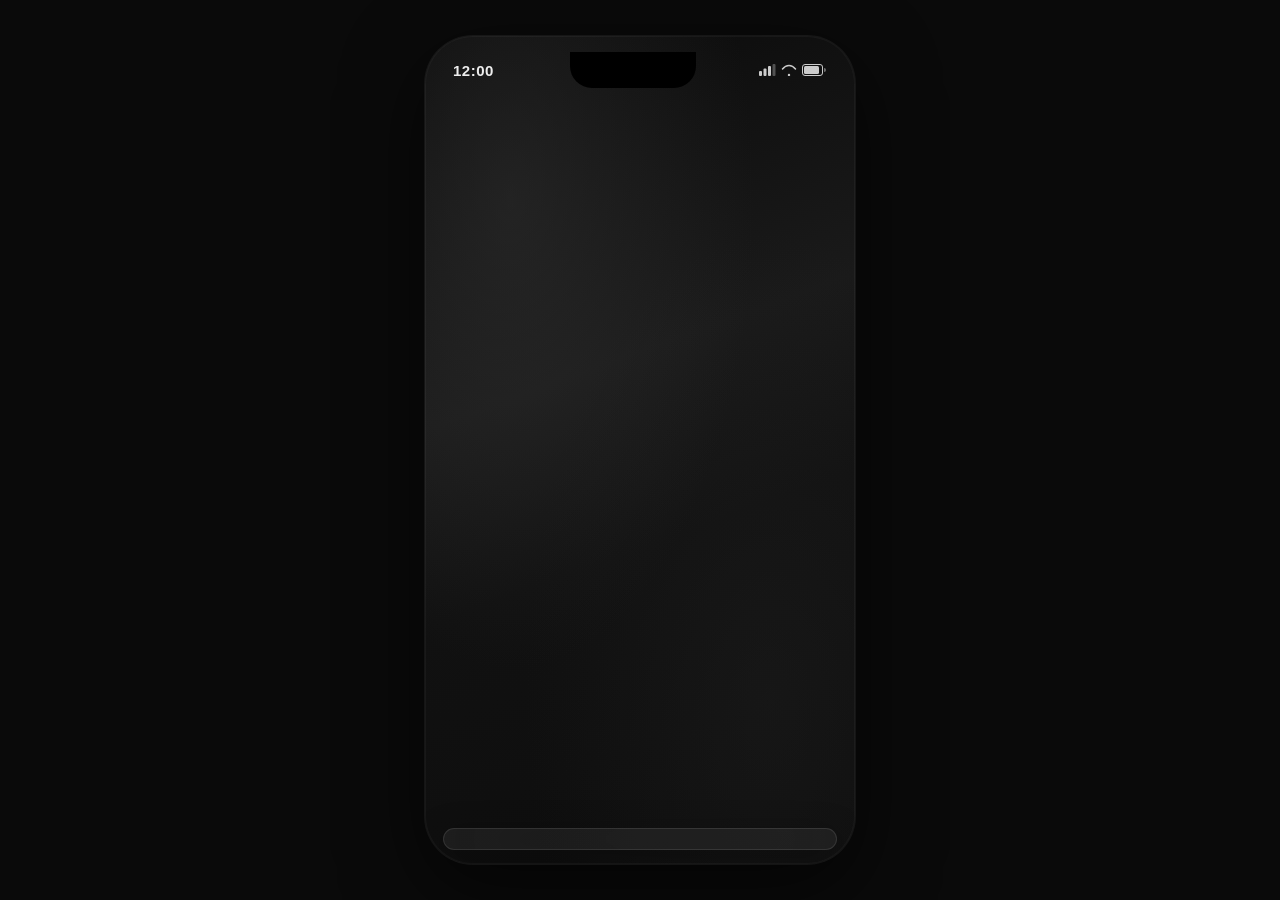
==== commit ded2c44b: "更新" ====
--- a/index.html
+++ b/index.html
@@ -1,22 +1,27 @@
 <!-- index.html -->
 <!DOCTYPE html>
-<html lang="zh-CN">
+<html lang="zh-CN" data-theme="dark">
 <head>
     <meta charset="UTF-8">
     <meta name="viewport" content="width=device-width, initial-scale=1.0, user-scalable=no, viewport-fit=cover">
-    <meta name="apple-mobile-web-app-capable" content="yes">
+    <meta name="mobile-web-app-capable" content="yes">
     <meta name="apple-mobile-web-app-status-bar-style" content="black-translucent">
-    <meta name="theme-color" content="#0a0a1a">
+    <meta name="theme-color" content="#0a0a0a">
     <title>IPHONEEX</title>
     <link rel="manifest" href="manifest.json">
+    <link rel="icon" type="image/svg+xml" href="data:image/svg+xml,<svg xmlns='http://www.w3.org/2000/svg' viewBox='0 0 100 100'><text y='.9em' font-size='90'>📱</text></svg>">
     <link rel="stylesheet" href="core/glass.css">
     <link rel="stylesheet" href="core/phone.css">
     <link rel="stylesheet" href="apps/settings/settings.css">
 </head>
 <body>
-    <div id="phone-container">
+    <!-- Wallpaper Layer -->
+    <div id="wallpaper-layer">
+        <div id="wallpaper-default"></div>
+        <img id="wallpaper-custom" class="hidden" alt="">
+    </div><div id="phone-container">
         <!-- Status Bar -->
-        <div id="status-bar" class="glass-status">
+        <div id="status-bar">
             <div class="status-left">
                 <span id="status-time">12:00</span>
             </div>
@@ -24,31 +29,37 @@
                 <div class="status-notch"></div>
             </div>
             <div class="status-right">
-                <span class="status-signal">
-                    <svg width="16" height="12" viewBox="0 0 16 12"><rect x="0" y="8" width="3" height="4" rx="0.5" fill="currentColor"/><rect x="4.5" y="5" width="3" height="7" rx="0.5" fill="currentColor"/><rect x="9" y="2" width="3" height="10" rx="0.5" fill="currentColor"/><rect x="13.5" y="0" width="3" height="12" rx="0.5" fill="currentColor" opacity="0.3"/></svg>
-                </span>
-                <span class="status-wifi">
-                    <svg width="16" height="12" viewBox="0 0 16 12"><path d="M8 10.5a1.5 1.5 0 1103 1.5 1.5 0 010-3z" fill="currentColor"/><path d="M4.5 8.5C5.5 7.2 6.7 6.5 8 6.5s2.5.7 3.5 2" stroke="currentColor" stroke-width="1.5" fill="none" stroke-linecap="round"/><path d="M1.5 5.5C3.3 3.2 5.5 2 8 2s4.7 1.2 6.5 3.5" stroke="currentColor" stroke-width="1.5" fill="none" stroke-linecap="round"/></svg>
-                </span>
-                <span class="status-battery">
-                    <svg width="22" height="12" viewBox="0 0 22 12"><rect x="0" y="0" width="19" height="12" rx="2" stroke="currentColor" stroke-width="1.5" fill="none"/><rect x="2" y="2" width="14" height="8" rx="1" fill="currentColor"/><rect x="20" y="3.5" width="2" height="5" rx="0.5" fill="currentColor"/></svg>
-                </span>
+                <svg class="status-icon" width="17" height="12" viewBox="0 0 17 12">
+                    <rect x="0" y="7" width="3" height="5" rx="1" fill="currentColor"/>
+                    <rect x="4.5" y="4.5" width="3" height="7.5" rx="1" fill="currentColor"/>
+                    <rect x="9" y="2" width="3" height="10" rx="1" fill="currentColor"/>
+                    <rect x="13.5" y="0" width="3" height="12" rx="1" fill="currentColor" opacity="0.35"/>
+                </svg>
+                <svg class="status-icon" width="16" height="12" viewBox="0 0 16 12">
+                    <path d="M1.5 5C3.5 2.5 5.6 1.5 8 1.5s4.5 1 6.5 3.5" stroke="currentColor" stroke-width="1.5" fill="none" stroke-linecap="round"/>
+                    <path d="M48C5.2 6.5 6.5 5.8 8 5.8s2.8.7 4 2.2" stroke="currentColor" stroke-width="1.5" fill="none" stroke-linecap="round"/>
+                    <circle cx="8" cy="11" r="1.2" fill="currentColor"/>
+                </svg>
+                <svg class="status-icon" width="25" height="12" viewBox="0 0 25 12">
+                    <rect x="0.5" y="0.5" width="20" height="11" rx="2.5" stroke="currentColor" stroke-width="1" fill="none"/>
+                    <rect x="2" y="2" width="15" height="8" rx="1.5" fill="currentColor"/>
+                    <path d="M22 4v4a2 2 0 0 0 0-4z" fill="currentColor" opacity="0.5"/>
+                </svg>
             </div>
         </div>
 
-        <!-- Desktop Pages Container -->
-        <div id="desktop-viewport"><div id="desktop-pages">
-                <!-- Pages will be generated by JS -->
-            </div>
+        <!-- Desktop -->
+        <div id="desktop-viewport">
+            <div id="desktop-pages"></div>
             <div id="page-dots"></div>
         </div>
 
         <!-- Dock -->
-        <div id="dock" class="glass">
-            <!-- Dock icons populated by JS -->
+        <div id="dock">
+            <div id="dock-inner"></div>
         </div>
 
-        <!-- App View Layer -->
+        <!-- App Layer -->
         <div id="app-layer" class="hidden">
             <div id="app-content"></div>
         </div>
@@ -60,23 +71,15 @@
         <div id="context-menu-layer" class="hidden"></div>
     </div>
 
-    <!-- Wallpaper Layer (behind everything) -->
-    <div id="wallpaper-layer">
-        <div id="wallpaper-default"></div>
-        <img id="wallpaper-custom" class="hidden" alt="">
-    </div>
-
-    <!-- Scripts -->
     <script src="core/store.js"></script>
     <script src="core/logger.js"></script>
     <script src="core/api.js"></script>
     <script src="core/scheduler.js"></script>
     <script src="core/router.js"></script>
+    <script src="core/widget.js"></script>
     <script src="core/phone.js"></script>
-    <script src="core/widget.js"></script>
     <script src="apps/settings/settings.js"></script>
     <script>
-        // Boot
         document.addEventListener('DOMContentLoaded', () => {
             Phone.init();
         });
--- a/core/glass.css
+++ b/core/glass.css
@@ -1,58 +1,63 @@
 /* core/glass.css */
-/*============================================IPHONEEX — Liquid Glass Design System
+/*============================================IPHONEEX — Monochrome Liquid Glass System
    ============================================ */
 
 :root {
-    /* Glass Properties */
-    --glass-bg: rgba(255, 255, 255, 0.08);
-    --glass-bg-heavy: rgba(255, 255, 255, 0.14);
-    --glass-bg-light: rgba(255, 255, 255, 0.04);
-    --glass-border: rgba(255, 255, 255, 0.18);
-    --glass-border-light: rgba(255, 255, 255, 0.08);
+    /* Glass — Dark Mode (default) */
+    --glass-bg: rgba(255, 255, 255, 0.06);
+    --glass-bg-heavy: rgba(255, 255, 255, 0.10);
+    --glass-bg-light: rgba(255, 255, 255, 0.03);
+    --glass-border: rgba(255, 255, 255, 0.10);
+    --glass-border-light: rgba(255, 255, 255, 0.06);
     --glass-blur: blur(40px) saturate(180%);
-    --glass-blur-light: blur(20px) saturate(150%);
-    --glass-shadow: 0 8px 32px rgba(0, 0, 0, 0.3);
-    --glass-shadow-light: 0 4px 16px rgba(0, 0, 0, 0.15);
-    --glass-radius: 20px;
-    --glass-radius-sm: 12px;
-    --glass-radius-xs: 8px;
+    --glass-blur-light: blur(24px) saturate(150%);
+    --glass-shadow: 0 8px 32px rgba(0, 0, 0, 0.4);
+    --glass-shadow-light: 0 2px 12px rgba(0, 0, 0, 0.2);
+    --glass-radius: 22px;
+    --glass-radius-sm: 14px;
+    --glass-radius-xs: 10px;
 
-    /* Theme Colors */
-    --accent: #007AFF;
-    --accent-rgb: 0, 122, 255;
-    --accent-hover: #0a84ff;
-    --danger: #FF3B30;
-    --success: #34C759;
-    --warning: #FF9500;
+    /* Monochrome Accent */
+    --accent: #ffffff;
+    --accent-rgb: 255, 255, 255;
+    --accent-dim: rgba(255, 255, 255, 0.7);
+    --accent-subtle: rgba(255, 255, 255, 0.12);
+    --danger: #ff453a;
+    --success: #30d158;
+    --warning: #ffd60a;
 
     /* Text */
-    --text-primary: #f5f5f7;
-    --text-secondary: rgba(245, 245, 247, 0.6);
-    --text-tertiary: rgba(245, 245, 247, 0.35);
+    --text-primary: rgba(255, 255, 255, 0.92);
+    --text-secondary: rgba(255, 255, 255, 0.50);
+    --text-tertiary: rgba(255, 255, 255, 0.25);
 
     /* Spacing */
     --safe-top: env(safe-area-inset-top, 0px);
     --safe-bottom: env(safe-area-inset-bottom, 0px);
 
-    /* Phone Dimensions */
+    /* Phone */
     --phone-max-width: 430px;
     --phone-max-height: 932px;
     --statusbar-height: 54px;
-    --dock-height: 96px;
+    --dock-height: 100px;
 }
 
 /* Light Mode */
 [data-theme="light"] {
-    --glass-bg: rgba(255, 255, 255, 0.55);
-    --glass-bg-heavy: rgba(255, 255, 255, 0.72);
-    --glass-bg-light: rgba(255, 255, 255, 0.35);
-    --glass-border: rgba(255, 255, 255, 0.65);
-    --glass-border-light: rgba(255, 255, 255, 0.4);
-    --glass-shadow: 0 8px 32px rgba(0, 0, 0, 0.08);
-    --glass-shadow-light: 0 4px 16px rgba(0, 0, 0, 0.05);
-    --text-primary: #1a1a2e;
-    --text-secondary: rgba(26, 26, 46, 0.55);
-    --text-tertiary: rgba(26, 26, 46, 0.3);
+    --glass-bg: rgba(255, 255, 255, 0.60);
+    --glass-bg-heavy: rgba(255, 255, 255, 0.78);
+    --glass-bg-light: rgba(255, 255, 255, 0.40);
+    --glass-border: rgba(255, 255, 255, 0.70);
+    --glass-border-light: rgba(255, 255, 255, 0.45);
+    --glass-shadow: 0 4px 24px rgba(0, 0, 0, 0.06);
+    --glass-shadow-light: 0 2px 8px rgba(0, 0, 0, 0.04);
+    --accent: #1a1a1a;
+    --accent-rgb: 26, 26, 26;
+    --accent-dim: rgba(0, 0, 0, 0.65);
+    --accent-subtle: rgba(0, 0, 0, 0.08);
+    --text-primary: rgba(0, 0, 0, 0.88);
+    --text-secondary: rgba(0, 0, 0, 0.45);
+    --text-tertiary: rgba(0, 0, 0, 0.20);
 }
 
 /* Reset */
@@ -66,14 +71,17 @@
     width: 100%;
     height: 100%;
     overflow: hidden;
-    font-family: -apple-system, BlinkMacSystemFont, 'SF Pro Display', 'SF Pro Text', 'Helvetica Neue', 'PingFang SC', 'Microsoft YaHei', sans-serif;
+    font-family: -apple-system, BlinkMacSystemFont, 'SF Pro Display', 'SF Pro Text','Helvetica Neue', 'PingFang SC', 'Microsoft YaHei', sans-serif;
     color: var(--text-primary);
-    background: #000;
+    background: #0a0a0a;
     -webkit-font-smoothing: antialiased;
-    -moz-osx-font-smoothing: grayscale;
-    user-select: none;
+    -moz-osx-font-smoothing: grayscale;user-select: none;
     -webkit-user-select: none;
     touch-action: manipulation;
+}
+
+[data-theme="light"] body {
+    background: #e8e8e8;
 }
 
 /* Glass Classes */
@@ -104,39 +112,11 @@
     box-shadow: var(--glass-shadow-light);
 }
 
-.glass-status {
-    background: rgba(0, 0, 0, 0.15);
-    backdrop-filter: blur(30px) saturate(180%);
-    -webkit-backdrop-filter: blur(30px) saturate(180%);
-}
-
-[data-theme="light"] .glass-status {
-    background: rgba(255, 255, 255, 0.35);
-}
-
 /* Scrollbar */
-::-webkit-scrollbar {
-    width: 3px;
-}
-::-webkit-scrollbar-track {
-    background: transparent;
-}
-::-webkit-scrollbar-thumb {
-    background: rgba(255,255,255,0.15);
-    border-radius: 3px;
-}
-[data-theme="light"] ::-webkit-scrollbar-thumb {
-    background: rgba(0,0,0,0.12);
-}
+::-webkit-scrollbar { width: 0; height: 0; }
 
 /* Utility */
 .hidden { display: none !important; }
-
-.text-ellipsis {
-    overflow: hidden;
-    text-overflow: ellipsis;
-    white-space: nowrap;
-}
 
 /* Animations */
 @keyframes fadeIn {
@@ -149,17 +129,12 @@
     to { transform: translateY(0); }
 }
 
-@keyframes slideDown {
-    from { transform: translateY(-20px); opacity: 0; }
-    to { transform: translateY(0); opacity: 1; }
-}
-
 @keyframes scaleIn {
-    from { transform: scale(0.92); opacity: 0; }
+    from { transform: scale(0.88); opacity: 0; }
     to { transform: scale(1); opacity: 1; }
 }
 
-@keyframes breathe {
-    0%, 100% { opacity: 0.4; }
-    50% { opacity: 1; }
+@keyframes shimmer {
+    0% { background-position: -200% 0; }
+    100% { background-position: 200% 0; }
 }
--- a/core/phone.css
+++ b/core/phone.css
@@ -1,9 +1,9 @@
 /* core/phone.css */
 /* ============================================
-   Phone Frame & Desktop
+   Phone Frame & Desktop — Premium Monochrome
    ============================================ */
 
-/* Wallpaper */
+/*---- Wallpaper ---- */
 #wallpaper-layer {
     position: fixed;
     inset: 0;
@@ -13,19 +13,17 @@
 #wallpaper-default {
     width: 100%;
     height: 100%;
-    background: linear-gradient(145deg, #0a0a2e 0%, #1a0a3e 25%, #0d1b3e 50%, #0a2a4a 75%, #061a2e 100%);
-    background-size: 400% 400%;
-    animation: wallpaperShift 20s ease infinite;
+    background: 
+        radial-gradient(ellipse at 20% 20%, rgba(60, 60, 60, 0.4) 0%, transparent 50%),
+        radial-gradient(ellipse at 80% 80%, rgba(40, 40, 40, 0.3) 0%, transparent 50%),
+        linear-gradient(160deg, #0a0a0a 0%, #1a1a1a 40%, #111111 60%, #0d0d0d 100%);
 }
 
 [data-theme="light"] #wallpaper-default {
-    background: linear-gradient(145deg, #a8d8ea 0%, #c9b1ff 25%, #f0c6d4 50%, #ffeaa7 75%, #a8d8ea 100%);background-size: 400% 400%;
-}
-
-@keyframes wallpaperShift {
-    0% { background-position: 0% 50%; }
-    50% { background-position: 100% 50%; }
-    100% { background-position: 0% 50%; }
+    background:
+        radial-gradient(ellipse at 30% 20%, rgba(255,255,255,0.6) 0%, transparent 50%),
+        radial-gradient(ellipse at 70% 80%, rgba(200,200,200,0.3) 0%, transparent 50%),
+        linear-gradient(160deg, #d4d4d4 0%, #c8c8c8 30%, #d0d0d0 60%, #bfbfbf 100%);
 }
 
 #wallpaper-custom {
@@ -34,7 +32,7 @@
     object-fit: cover;
 }
 
-/* Phone Container */
+/* ---- Phone Container ---- */
 #phone-container {
     position: fixed;
     inset: 0;
@@ -47,39 +45,38 @@
     overflow: hidden;
 }
 
-/* On desktop, center the phone and add subtle shadow */
 @media (min-width: 500px) {
-    #phone-container {
-        border-radius: 40px;
-        box-shadow: 0 0 80px rgba(0, 0, 0, 0.5), 0 0 0 1px rgba(255,255,255,0.08);
-    }
-    #wallpaper-layer {
-        max-width: var(--phone-max-width);
-        max-height: var(--phone-max-height);margin: auto;
-        border-radius: 40px;
-        overflow: hidden;
-        top: 0; bottom: 0; left: 0; right: 0;
-    }
     body {
-        background: #111;
         display: flex;
         align-items: center;
         justify-content: center;
     }
-}
-
-@media (min-width: 500px) and (min-height: 700px) {
     #phone-container {
-        height: min(95vh, var(--phone-max-height));
-        width: min(95vw, var(--phone-max-width));
+        height: min(92vh, var(--phone-max-height));width: min(90vw, var(--phone-max-width));
+        border-radius: 48px;
+        box-shadow:
+            0 0 0 1px rgba(255,255,255,0.06),
+            0 25px 80px rgba(0, 0, 0, 0.6),
+            inset 0 0 0 1px rgba(255,255,255,0.04);
+    }
+    [data-theme="light"] #phone-container {
+        box-shadow:
+            0 0 0 1px rgba(0,0,0,0.08),
+            0 25px 80px rgba(0, 0, 0, 0.15),
+            inset 0 0 0 1px rgba(255,255,255,0.5);
     }
     #wallpaper-layer {
-        height: min(95vh, var(--phone-max-height));
-        width: min(95vw, var(--phone-max-width));
+        max-width: var(--phone-max-width);
+        max-height: var(--phone-max-height);height: min(92vh, var(--phone-max-height));
+        width: min(90vw, var(--phone-max-width));
+        margin: auto;
+        border-radius: 48px;
+        overflow: hidden;
+        top: 0; bottom: 0; left: 0; right: 0;
     }
 }
 
-/* Status Bar */
+/* ---- Status Bar ---- */
 #status-bar {
     position: relative;
     z-index: 100;
@@ -87,11 +84,12 @@
     align-items: center;
     justify-content: space-between;
     height: var(--statusbar-height);
-    padding: 14px 24px 0;
-    font-size: 14px;
+    padding: 14px 28px 0;
+    font-size: 15px;
     font-weight: 600;
     color: var(--text-primary);
-    flex-shrink: 0;transition: transform 0.3s ease, opacity 0.3s ease;
+    flex-shrink: 0;
+    transition: transform 0.3s ease, opacity 0.3s ease;
 }
 
 #status-bar.hidden-bar {
@@ -102,15 +100,15 @@
     pointer-events: none;
 }
 
-.status-left, .status-right {
-    display: flex;
-    align-items: center;
-    gap: 6px;
-    min-width: 80px;
-}
-
-.status-right {
-    justify-content: flex-end;
+.status-left {
+    display: flex;
+    align-items: center;
+    min-width: 54px;
+}
+
+#status-time {
+    font-variant-numeric: tabular-nums;
+    letter-spacing: 0.5px;
 }
 
 .status-center {
@@ -120,22 +118,29 @@
 }
 
 .status-notch {
-    width: 120px;
-    height: 34px;
+    width: 126px;
+    height: 36px;
     background: #000;
-    border-radius: 0 0 20px 20px;
-    opacity: 0.9;
+    border-radius: 0 0 22px 22px;
 }
 
 [data-theme="light"] .status-notch {
     background: #000;
 }
 
-.status-signal svg, .status-wifi svg, .status-battery svg {
+.status-right {
+    display: flex;
+    align-items: center;
+    gap: 5px;
+    min-width: 54px;justify-content: flex-end;
+}
+
+.status-icon {
     display: block;
-}
-
-/* Desktop Viewport */
+    opacity: 0.85;
+}
+
+/* ---- Desktop ---- */
 #desktop-viewport {
     flex: 1;
     position: relative;
@@ -146,60 +151,119 @@
 #desktop-pages {
     display: flex;
     height: 100%;
-    transition: transform 0.35s cubic-bezier(0.25, 0.46, 0.45, 0.94);will-change: transform;
+    transition: transform 0.4s cubic-bezier(0.22, 1, 0.36, 1);
+    will-change: transform;
 }
 
 .desktop-page {
     flex: 0 0 100%;
     height: 100%;
-    display: grid;
-    grid-template-columns: repeat(4, 1fr);
-    grid-auto-rows: min-content;
+    padding: 8px 18px 12px;
+    overflow-y: auto;
+    overflow-x: hidden;
+    scrollbar-width: none;
+    display: flex;
+    flex-direction: column;
+    gap: 12px;
+}
+
+.desktop-page::-webkit-scrollbar { display: none; }
+
+/* ---- Grid Row System (like iScreen) ---- */
+.desktop-row {
+    display: flex;
+    gap: 12px;
+    width: 100%;
+    flex-shrink: 0;
+}
+
+/* ---- Widget Styles ---- */
+.widget-wrapper {
+    border-radius: var(--glass-radius);
+    overflow: hidden;
+    cursor: pointer;
+    transition: transform 0.2s cubic-bezier(0.22, 1, 0.36, 1);
+    -webkit-tap-highlight-color: transparent;
+    position: relative;
+}
+
+.widget-wrapper:active {
+    transform: scale(0.96);
+}
+
+/* Widget sizes */
+.widget-2x2 {
+    flex: 1;
+    aspect-ratio: 1;min-height: 0;
+}
+
+.widget-4x2 {
+    flex: 1;
+    min-height: 140px;
+}
+
+.widget-4x4 {
+    flex: 1;
+    min-height: 280px;
+}
+
+.widget-content {
+    width: 100%;
+    height: 100%;
+    min-height: 140px;
+    padding: 16px 18px;
+    display: flex;
+    flex-direction: column;
+    position: relative;
+    overflow: hidden;
+}
+
+.widget-title {
+    font-size: 11px;
+    font-weight: 700;
+    color: var(--text-secondary);
+    text-transform: uppercase;
+    letter-spacing: 1px;
+    margin-bottom: 8px;
+}
+
+.widget-body {
+    flex: 1;
+    display: flex;
+    flex-direction: column;
+    justify-content: center;
+}
+
+.widget-value-large {
+    font-size: 48px;
+    font-weight: 200;
+    letter-spacing: -2px;
+    line-height: 1;
+    color: var(--text-primary);
+}
+
+.widget-value-sub {
+    font-size: 13px;
+    color: var(--text-secondary);
+    margin-top: 6px;
+    font-weight: 500;
+}
+
+.widget-emoji-deco {
+    position: absolute;
+    font-size: 20px;
+    opacity: 0.6;
+}
+
+/* ---- App Icon ---- */
+.app-icons-row {
+    display: flex;
     gap: 16px;
-    padding: 20px 20px 16px;
-    align-content: start;
-    overflow-y: auto;
-    scrollbar-width: none;
-}
-
-.desktop-page::-webkit-scrollbar {
-    display: none;
-}
-
-/* Page Dots */
-#page-dots {
-    position: absolute;
-    bottom: 8px;
-    left: 50%;
-    transform: translateX(-50%);
-    display: flex;
-    gap: 8px;
-    z-index: 10;
-}
-
-.page-dot {
-    width: 8px;
-    height: 8px;
-    border-radius: 50%;
-    background: rgba(255,255,255,0.3);
-    transition: all 0.3s ease;
-    cursor: pointer;
-}
-
-.page-dot.active {
-    background: rgba(255,255,255,0.9);
-    transform: scale(1.2);
-}
-
-[data-theme="light"] .page-dot {
-    background: rgba(0,0,0,0.2);
-}
-
-[data-theme="light"] .page-dot.active {
-    background: rgba(0,0,0,0.7);
-}
-
-/* App Icon */
+    justify-content: flex-start;
+    padding: 4px 0;
+    flex-shrink: 0;
+}
+
 .app-icon-wrapper {
     display: flex;
     flex-direction: column;
@@ -208,20 +272,22 @@
     cursor: pointer;
     -webkit-tap-highlight-color: transparent;
     transition: transform 0.15s ease;
+    width: 68px;
+    flex-shrink: 0;
 }
 
 .app-icon-wrapper:active {
-    transform: scale(0.88);
+    transform: scale(0.85);
 }
 
 .app-icon {
-    width: 60px;
-    height: 60px;
-    border-radius: 16px;
+    width: 58px;
+    height: 58px;
+    border-radius: 15px;
     display: flex;
     align-items: center;
     justify-content: center;
-    font-size: 30px;
+    font-size: 28px;
     background: var(--glass-bg-heavy);
     backdrop-filter: var(--glass-blur-light);
     -webkit-backdrop-filter: var(--glass-blur-light);
@@ -229,134 +295,113 @@
     box-shadow: var(--glass-shadow-light);
     overflow: hidden;
     position: relative;
+    transition: box-shadow 0.2s;
 }
 
 .app-icon img {
     width: 100%;
     height: 100%;
-    object-fit: cover;border-radius: 16px;
+    object-fit: cover;border-radius: 15px;
 }
 
 .app-icon-label {
-    font-size: 11px;
-    color: var(--text-primary);
+    font-size: 10px;
+    color: var(--text-secondary);
     text-align: center;
-    max-width: 68px;
+    max-width: 72px;
     overflow: hidden;
     text-overflow: ellipsis;
-    white-space: nowrap;
-    text-shadow: 0 1px 3px rgba(0,0,0,0.5);
-}
-
-[data-theme="light"] .app-icon-label {
-    text-shadow: 0 1px 3px rgba(255,255,255,0.5);
-}
-
-/* Widget */
-.widget-wrapper {
-    border-radius: var(--glass-radius);
-    cursor: pointer;
-    transition: transform 0.15s ease;
-    -webkit-tap-highlight-color: transparent;
-}
-
-.widget-wrapper:active {
-    transform: scale(0.96);
-}
-
-.widget-small {
-    grid-column: span 2;
-    grid-row: span 2;
-}
-
-.widget-medium {
-    grid-column: span 4;
-    grid-row: span 2;
-}
-
-.widget-large {
-    grid-column: span 4;
-    grid-row: span 4;
-}
-
-.widget-content {
-    width: 100%;
-    height: 100%;
-    min-height: 120px;
-    padding: 16px;
-    display: flex;
-    flex-direction: column;
-    justify-content: space-between;
-}
-
-.widget-title {
-    font-size: 13px;
-    font-weight: 600;
-    color: var(--text-secondary);
-    text-transform: uppercase;
-    letter-spacing: 0.5px;
-}
-
-.widget-body {
-    flex: 1;
-    display: flex;
-    align-items: center;
-    justify-content: center;
-}
-
-.widget-value {
-    font-size: 36px;
-    font-weight: 700;
-    color: var(--text-primary);
-}
-
-/* Dock */
+    white-space: nowrap;font-weight: 500;
+    letter-spacing: 0.2px;
+}
+
+/* ---- Page Dots ---- */
+#page-dots {
+    position: absolute;
+    bottom: 6px;
+    left: 50%;
+    transform: translateX(-50%);
+    display: flex;
+    gap: 6px;
+    z-index: 10;
+}
+
+.page-dot {
+    width: 6px;
+    height: 6px;
+    border-radius: 50%;
+    background: var(--text-tertiary);
+    transition: all 0.3s ease;
+    cursor: pointer;
+}
+
+.page-dot.active {
+    background: var(--text-primary);
+    width: 18px;
+    border-radius: 3px;
+}
+
+/* ---- Dock ---- */
 #dock {
     position: relative;
     z-index: 50;
+    padding: 10px 18px 14px;
+    flex-shrink: 0;
+}
+
+#dock-inner {
     display: flex;
     justify-content: center;
-    gap: 20px;
-    padding: 12px 20px;
-    margin: 0 8px 8px;
-    flex-shrink: 0;
+    gap: 18px;
+    padding: 10px 24px;
+    background: var(--glass-bg);
+    backdrop-filter: var(--glass-blur);
+    -webkit-backdrop-filter: var(--glass-blur);
+    border: 1px solid var(--glass-border);
+    border-radius: 28px;
+    box-shadow: var(--glass-shadow);
 }
 
 #dock .app-icon-wrapper {
     gap: 0;
+    width: auto;
+}
+
+#dock .app-icon {
+    width: 52px;
+    height: 52px;
+    border-radius: 14px;
 }
 
 #dock .app-icon-label {
     display: none;
 }
 
-/* App Layer */
+/* ---- App Layer ---- */
 #app-layer {
     position: absolute;
     inset: 0;
     z-index: 200;
     display: flex;
     flex-direction: column;
-    background: transparent;
-    transition: opacity 0.25s ease, transform 0.3s cubic-bezier(0.25, 0.46, 0.45, 0.94);
 }
 
 #app-layer.opening {
-    animation: appOpen 0.35s cubic-bezier(0.25, 0.46, 0.45, 0.94) forwards;
+    animation: appOpen 0.4s cubic-bezier(0.22, 1, 0.36, 1) forwards;
 }
 
 #app-layer.closing {
-    animation: appClose 0.3s cubic-bezier(0.25, 0.46, 0.45, 0.94) forwards;
+    animation: appClose 0.3s cubic-bezier(0.22, 1, 0.36, 1) forwards;
 }
 
 @keyframes appOpen {
-    from { transform: scale(0.88); opacity: 0; }
-    to { transform: scale(1); opacity: 1; }
+    from { transform: scale(0.92) translateY(20px); opacity: 0; }
+    to { transform: scale(1) translateY(0); opacity: 1; }
 }
 
 @keyframes appClose {
     from { transform: scale(1); opacity: 1; }
-    to { transform: scale(0.88); opacity: 0; }
+    to { transform: scale(0.92) translateY(20px); opacity: 0; }
 }
 
 #app-content {
@@ -364,9 +409,12 @@
     overflow: hidden;
     display: flex;
     flex-direction: column;
-}
-
-/* App Header */
+    background: var(--glass-bg-light);
+    backdrop-filter: var(--glass-blur);
+    -webkit-backdrop-filter: var(--glass-blur);
+}
+
+/* ---- App Header ---- */
 .app-header {
     display: flex;
     align-items: center;
@@ -383,46 +431,46 @@
 .app-header-title {
     font-size: 17px;
     font-weight: 600;
+    letter-spacing: -0.2px;
 }
 
 .app-header-btn {
     background: none;
     border: none;
-    color: var(--accent);
-    font-size: 16px;
+    color: var(--text-primary);
+    font-size: 15px;
     cursor: pointer;
     padding: 6px 10px;
-    border-radius: 8px;
+    border-radius: 10px;
     transition: background 0.15s;font-family: inherit;
+    font-weight: 500;
 }
 
 .app-header-btn:hover {
-    background: rgba(var(--accent-rgb), 0.1);
+    background: var(--accent-subtle);
 }
 
 .app-back-btn {
     display: flex;
     align-items: center;
-    gap: 4px;
+    gap: 2px;
 }
 
 .app-back-btn::before {
     content: '‹';
-    font-size: 24px;
+    font-size: 22px;
     line-height: 1;
-}
-
-/* App Body */
+    font-weight: 300;
+}
+
+/* ---- App Body ---- */
 .app-body {
     flex: 1;
     overflow-y: auto;
     overflow-x: hidden;
-    background: var(--glass-bg-light);
-    backdrop-filter: var(--glass-blur-light);
-    -webkit-backdrop-filter: var(--glass-blur-light);
-}
-
-/* Modal Layer */
+}
+
+/* ---- Modal---- */
 #modal-layer {
     position: absolute;
     inset: 0;
@@ -430,36 +478,48 @@
     display: flex;
     align-items: center;
     justify-content: center;
-    background: rgba(0,0,0,0.4);
-    backdrop-filter: blur(8px);
-    -webkit-backdrop-filter: blur(8px);animation: fadeIn 0.2s ease;
+    background: rgba(0, 0, 0, 0.5);
+    backdrop-filter: blur(12px);
+    -webkit-backdrop-filter: blur(12px);
+    animation: fadeIn 0.2s ease;
 }
 
 .modal-box {
-    width: 85%;
+    width: 88%;
     max-width: 340px;
     max-height: 80vh;
     overflow-y: auto;
-    padding: 24px;
-    animation: scaleIn 0.25s ease;
+    padding: 28px 24px;
+    background: var(--glass-bg-heavy);
+    backdrop-filter: var(--glass-blur);
+    -webkit-backdrop-filter: var(--glass-blur);
+    border: 1px solid var(--glass-border);
+    border-radius: var(--glass-radius);
+    box-shadow: 0 24px 80px rgba(0,0,0,0.5);
+    animation: scaleIn 0.25s cubic-bezier(0.22, 1, 0.36, 1);
+}
+
+[data-theme="light"] .modal-box {
+    box-shadow: 0 24px 80px rgba(0,0,0,0.12);
 }
 
 .modal-title {
     font-size: 18px;
     font-weight: 700;
-    margin-bottom: 16px;
+    margin-bottom: 18px;
     text-align: center;
+    letter-spacing: -0.3px;
 }
 
 .modal-actions {
     display: flex;
     gap: 10px;
-    margin-top: 20px;
+    margin-top: 22px;
 }
 
 .modal-btn {
     flex: 1;
-    padding: 12px;
+    padding: 13px;
     border: none;
     border-radius: var(--glass-radius-sm);
     font-size: 15px;
@@ -467,25 +527,33 @@
     cursor: pointer;
     font-family: inherit;
     transition: transform 0.1s, opacity 0.15s;
-}
-
-.modal-btn:active {
-    transform: scale(0.96);
-}
+    letter-spacing: -0.1px;
+}
+
+.modal-btn:active { transform: scale(0.96); }
 
 .modal-btn-primary {
-    background: var(--accent);
+    background: var(--text-primary);
+    color: var(--glass-bg-heavy);
+}
+
+[data-theme="dark"] .modal-btn-primary {
+    background: rgba(255,255,255,0.9);
+    color: #0a0a0a;
+}
+
+[data-theme="light"] .modal-btn-primary {
+    background: rgba(0,0,0,0.85);
     color: #fff;
 }
 
 .modal-btn-secondary {
-    background: var(--glass-bg-heavy);
+    background: var(--glass-bg);
     color: var(--text-primary);
-    backdrop-filter: var(--glass-blur-light);
     border: 1px solid var(--glass-border);
 }
 
-/* Context Menu */
+/* ---- Context Menu ---- */
 #context-menu-layer {
     position: absolute;
     inset: 0;
@@ -495,7 +563,7 @@
 .context-menu-backdrop {
     position: absolute;
     inset: 0;
-    background: rgba(0,0,0,0.25);
+    background: rgba(0, 0, 0, 0.3);
     backdrop-filter: blur(20px);
     -webkit-backdrop-filter: blur(20px);
 }
@@ -504,14 +572,20 @@
     position: absolute;
     min-width: 200px;
     padding: 6px;
-    animation: scaleIn 0.2s ease;
+    background: var(--glass-bg-heavy);
+    backdrop-filter: var(--glass-blur);
+    -webkit-backdrop-filter: var(--glass-blur);
+    border: 1px solid var(--glass-border);
+    border-radius: var(--glass-radius-sm);
+    box-shadow: 0 16px 48px rgba(0,0,0,0.4);
+    animation: scaleIn 0.2s cubic-bezier(0.22, 1, 0.36, 1);
 }
 
 .context-menu-item {
     display: flex;
     align-items: center;
     justify-content: space-between;
-    padding: 10px 14px;
+    padding: 11px 14px;
     border-radius: 8px;
     font-size: 15px;
     cursor: pointer;
@@ -519,12 +593,10 @@
 }
 
 .context-menu-item:hover {
-    background: rgba(var(--accent-rgb), 0.15);
-}
-
-.context-menu-item.danger {
-    color: var(--danger);
-}
+    background: var(--accent-subtle);
+}
+
+.context-menu-item.danger { color: var(--danger); }
 
 .context-menu-separator {
     height: 1px;
@@ -532,19 +604,17 @@
     margin: 4px 8px;
 }
 
-/* Form Elements */
-.form-group {
-    margin-bottom: 16px;
-}
+/* ---- Form Elements ---- */
+.form-group { margin-bottom: 16px; }
 
 .form-label {
     display: block;
-    font-size: 13px;
+    font-size: 12px;
     font-weight: 600;
     color: var(--text-secondary);
     margin-bottom: 6px;
     text-transform: uppercase;
-    letter-spacing: 0.5px;
+    letter-spacing: 0.8px;
 }
 
 .form-input, .form-textarea, .form-select {
@@ -558,12 +628,10 @@
     font-family: inherit;
     outline: none;
     transition: border-color 0.2s;
-    backdrop-filter: var(--glass-blur-light);
-    -webkit-backdrop-filter: var(--glass-blur-light);
 }
 
 .form-input:focus, .form-textarea:focus, .form-select:focus {
-    border-color: var(--accent);
+    border-color: var(--text-secondary);
 }
 
 .form-textarea {
@@ -574,13 +642,13 @@
 .form-select {
     cursor: pointer;
     appearance: none;
-    background-image: url("data:image/svg+xml,%3Csvg xmlns='http://www.w3.org/2000/svg' width='12' height='8'%3E%3Cpath d='M1 1l5 5 5-5' stroke='%23999' stroke-width='1.5' fill='none'/%3E%3C/svg%3E");
+    background-image: url("data:image/svg+xml,%3Csvg xmlns='http://www.w3.org/2000/svg' width='12' height='8'%3E%3Cpath d='M11l5 5 5-5' stroke='%23888' stroke-width='1.5' fill='none'/%3E%3C/svg%3E");
     background-repeat: no-repeat;
     background-position: right 12px center;
     padding-right: 36px;
 }
 
-/* Toggle Switch */
+/* ---- Toggle Switch ---- */
 .toggle-switch {
     position: relative;
     width: 51px;
@@ -588,16 +656,12 @@
     flex-shrink: 0;
 }
 
-.toggle-switch input {
-    opacity: 0;
-    width: 0;
-    height: 0;
-}
+.toggle-switch input { opacity: 0; width: 0; height: 0; }
 
 .toggle-slider {
     position: absolute;
     inset: 0;
-    background: rgba(120,120,128,0.32);
+    background: rgba(120, 120, 128, 0.32);
     border-radius: 31px;
     cursor: pointer;
     transition: background 0.3s;
@@ -613,33 +677,45 @@
     background: #fff;
     border-radius: 50%;
     transition: transform 0.3s;
-    box-shadow: 0 2px 4px rgba(0,0,0,0.2);
+    box-shadow: 0 2px 6px rgba(0, 0, 0, 0.25);
 }
 
 .toggle-switch input:checked + .toggle-slider {
-    background: var(--accent);
+    background: var(--text-primary);
+}
+
+[data-theme="dark"] .toggle-switch input:checked + .toggle-slider {
+    background: rgba(255,255,255,0.85);
+}
+
+[data-theme="light"] .toggle-switch input:checked + .toggle-slider {
+    background: rgba(0,0,0,0.75);
+}
+
+[data-theme="light"] .toggle-slider::before {
+    background: #fff;
 }
 
 .toggle-switch input:checked + .toggle-slider::before {
     transform: translateX(20px);
 }
 
-/* Settings List */
-.settings-list {
-    padding: 16px;
-}
-
-.settings-section {
-    margin-bottom: 24px;
-}
+[data-theme="dark"] .toggle-switch input:checked + .toggle-slider::before {
+    background: #0a0a0a;
+}
+
+/* ---- Settings List ---- */
+.settings-list { padding: 16px; }
+
+.settings-section { margin-bottom: 24px; }
 
 .settings-section-title {
-    font-size: 13px;
-    font-weight: 600;
-    color: var(--text-secondary);
+    font-size: 11px;
+    font-weight: 700;
+    color: var(--text-tertiary);
     text-transform: uppercase;
-    letter-spacing: 0.5px;
-    padding: 0 16px 8px;
+    letter-spacing: 1.2px;
+    padding: 0 4px 8px;
 }
 
 .settings-group {
@@ -661,13 +737,9 @@
     gap: 12px;
 }
 
-.settings-item:last-child {
-    border-bottom: none;
-}
-
-.settings-item:hover {
-    background: var(--glass-bg-heavy);
-}
+.settings-item:last-child { border-bottom: none; }
+
+.settings-item:hover { background: var(--glass-bg-heavy); }
 
 .settings-item-left {
     display: flex;
@@ -679,26 +751,17 @@
 .settings-item-icon {
     width: 30px;
     height: 30px;
-    border-radius: 7px;
+    border-radius: 8px;
     display: flex;
     align-items: center;
     justify-content: center;
-    font-size: 16px;
+    font-size: 15px;
     flex-shrink: 0;
 }
 
-.settings-item-label {
-    font-size: 16px;
-}
+.settings-item-label { font-size: 15px; }
 
 .settings-item-value {
-    font-size: 15px;
+    font-size: 14px;
     color: var(--text-secondary);
 }
-
-.settings-item-arrow::after {
-    content: '›';
-    font-size: 20px;
-    color: var(--text-tertiary);
-    margin-left: 4px;
-}
--- a/apps/settings/settings.css
+++ b/apps/settings/settings.css
@@ -0,0 +1,132 @@
+/* apps/settings/settings.css */
+.settings-user-card {
+    display: flex;
+    align-items: center;
+    gap: 16px;
+    padding: 16px;
+    margin: 16px;
+    cursor: pointer;
+}
+
+.settings-avatar {
+    width: 60px;
+    height: 60px;
+    border-radius: 50%;
+    background: var(--glass-bg-heavy);
+    border: 1px solid var(--glass-border);
+    display: flex;
+    align-items: center;
+    justify-content: center;
+    font-size: 28px;
+    overflow: hidden;
+    flex-shrink: 0;
+}
+
+.settings-avatar img {
+    width: 100%;
+    height: 100%;
+    object-fit: cover;
+}
+
+.settings-user-info { flex: 1; min-width: 0; }
+
+.settings-user-name {
+    font-size: 20px;
+    font-weight: 600;
+    letter-spacing: -0.3px;
+}
+
+.settings-user-desc {
+    font-size: 13px;
+    color: var(--text-secondary);
+    margin-top: 2px;
+}
+
+/* API Status */
+.api-status {
+    display: inline-flex;
+    align-items: center;
+    gap: 6px;
+    font-size: 12px;
+    padding: 4px 10px;
+    border-radius: 20px;
+    background: var(--accent-subtle);
+    color: var(--text-secondary);
+    font-weight: 500;
+}
+
+.api-status.connected {
+    color: var(--success);
+    background: rgba(48, 209, 88, 0.12);
+}
+
+.api-status.error {
+    color: var(--danger);
+    background: rgba(255, 69, 58, 0.12);
+}
+
+.api-status-dot {
+    width: 5px;
+    height: 5px;
+    border-radius: 50%;
+    background: currentColor;
+}
+
+/* Color Picker */
+.color-options {
+    display: flex;
+    gap: 10px;
+    flex-wrap: wrap;
+    padding: 8px 0;
+}
+
+.color-option {
+    width: 36px;
+    height: 36px;
+    border-radius: 50%;
+    cursor: pointer;
+    border: 3px solid transparent;
+    transition: border-color 0.2s, transform 0.15s;
+}
+
+.color-option:hover { transform: scale(1.1); }
+.color-option.active { border-color: var(--text-primary); }
+
+/* Logs */
+.log-entry {
+    padding: 10px 14px;
+    border-bottom: 1px solid var(--glass-border-light);
+    font-size: 12px;
+    font-family: 'SF Mono', 'Menlo', 'Consolas', monospace;
+}
+
+.log-entry-time {
+    color: var(--text-tertiary);
+    margin-bottom: 2px;
+    font-size: 10px;
+}
+
+.log-entry-level {
+    display: inline-block;
+    padding: 1px 6px;
+    border-radius: 4px;
+    font-size: 9px;
+    font-weight: 800;
+    margin-right: 6px;
+    letter-spacing: 0.5px;
+}
+
+.log-entry-level.INFO { background: rgba(255,255,255,0.08); color: var(--text-secondary); }
+.log-entry-level.WARN { background: rgba(255,214,10,0.15); color: var(--warning); }
+.log-entry-level.ERROR { background: rgba(255,69,58,0.15); color: var(--danger); }
+
+[data-theme="light"] .log-entry-level.INFO { background: rgba(0,0,0,0.06); }
+
+.log-entry-message { color: var(--text-primary); word-break: break-all; }
+
+.log-entry-detail {
+    color: var(--text-tertiary);
+    margin-top: 4px;
+    white-space: pre-wrap;
+    word-break: break-all;
+}
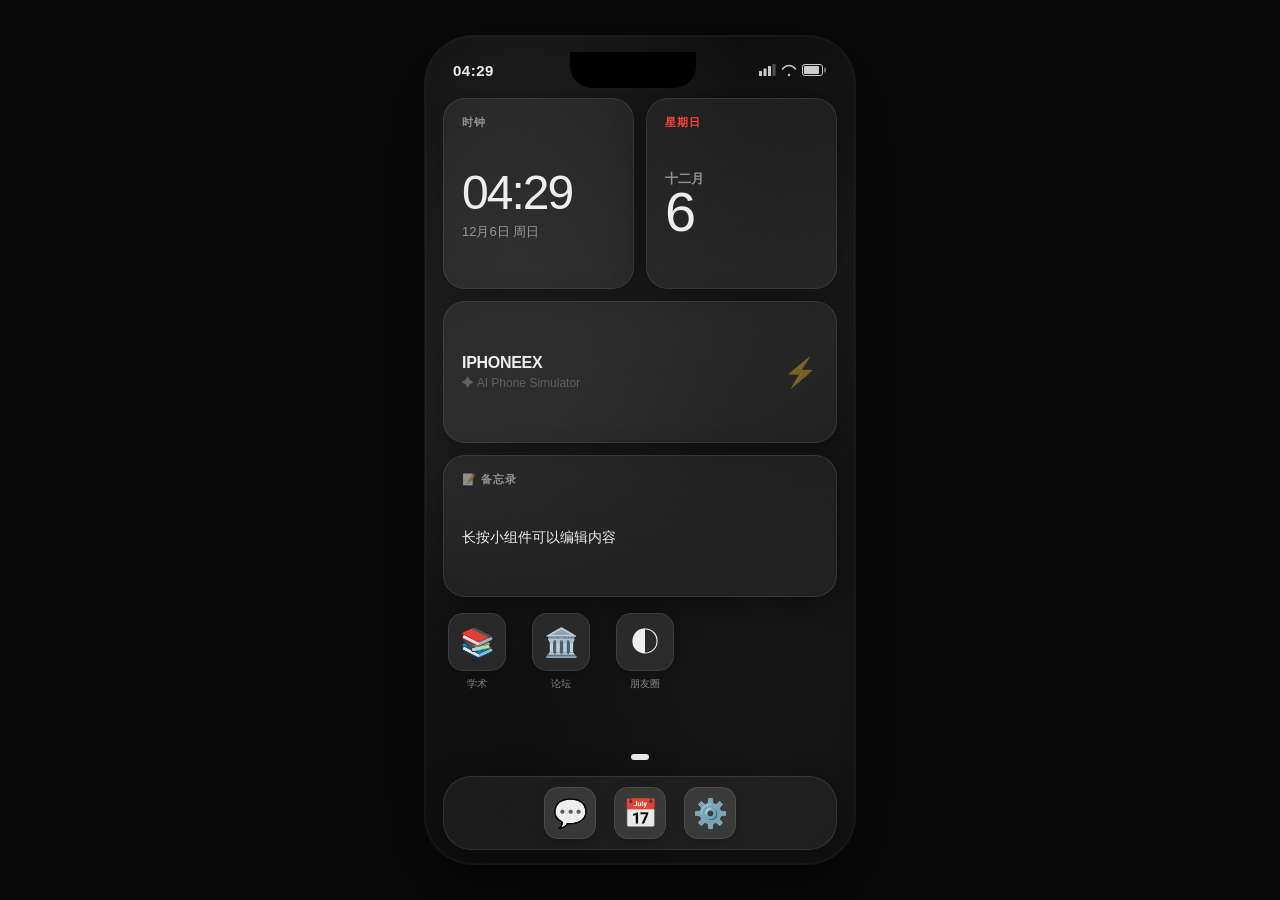
==== commit c3f87144: "更新" ====
--- a/index.html
+++ b/index.html
@@ -29,21 +29,20 @@
                 <div class="status-notch"></div>
             </div>
             <div class="status-right">
-                <svg class="status-icon" width="17" height="12" viewBox="0 0 17 12">
-                    <rect x="0" y="7" width="3" height="5" rx="1" fill="currentColor"/>
-                    <rect x="4.5" y="4.5" width="3" height="7.5" rx="1" fill="currentColor"/>
-                    <rect x="9" y="2" width="3" height="10" rx="1" fill="currentColor"/>
-                    <rect x="13.5" y="0" width="3" height="12" rx="1" fill="currentColor" opacity="0.35"/>
+                <svg class="status-icon" width="17" height="12" viewBox="0 0 17 12" fill="none">
+                    <rect x="0" y="7" width="3" height="5" rx="0.5" fill="currentColor"/>
+                    <rect x="4.5" y="4.5" width="3" height="7.5" rx="0.5" fill="currentColor"/>
+                    <rect x="9" y="2" width="3" height="10" rx="0.5" fill="currentColor"/>
+                    <rect x="13.5" y="0" width="3" height="12" rx="0.5" fill="currentColor" opacity="0.35"/>
                 </svg>
-                <svg class="status-icon" width="16" height="12" viewBox="0 0 16 12">
-                    <path d="M1.5 5C3.5 2.5 5.6 1.5 8 1.5s4.5 1 6.5 3.5" stroke="currentColor" stroke-width="1.5" fill="none" stroke-linecap="round"/>
-                    <path d="M48C5.2 6.5 6.5 5.8 8 5.8s2.8.7 4 2.2" stroke="currentColor" stroke-width="1.5" fill="none" stroke-linecap="round"/>
-                    <circle cx="8" cy="11" r="1.2" fill="currentColor"/>
+                <svg class="status-icon" width="16" height="12" viewBox="0 0 16 12" fill="none">
+                    <path d="M1.5 5C3.5 2.5 5.6 1.5 8 1.5S12.5 2.5 14.5 5" stroke="currentColor" stroke-width="1.5" stroke-linecap="round"/>
+                    <path d="M48C5.2 6.5 6.5 5.8 8 5.8S10.8 6.5 12 8" stroke="currentColor" stroke-width="1.5" stroke-linecap="round"/><circle cx="8" cy="11" r="1.2" fill="currentColor"/>
                 </svg>
-                <svg class="status-icon" width="25" height="12" viewBox="0 0 25 12">
-                    <rect x="0.5" y="0.5" width="20" height="11" rx="2.5" stroke="currentColor" stroke-width="1" fill="none"/>
-                    <rect x="2" y="2" width="15" height="8" rx="1.5" fill="currentColor"/>
-                    <path d="M22 4v4a2 2 0 0 0 0-4z" fill="currentColor" opacity="0.5"/>
+                <svg class="status-icon" width="25" height="12" viewBox="0 0 25 12" fill="none">
+                    <rect x="0.5" y="0.5" width="20" height="11" rx="2.5" stroke="currentColor" stroke-width="1"/>
+                    <rect x="2" y="2" width="15" height="8" rx="1" fill="currentColor"/>
+                    <rect x="22" y="3.5" width="2" height="5" rx="1" fill="currentColor" opacity="0.5"/>
                 </svg>
             </div>
         </div>
@@ -77,8 +76,8 @@
     <script src="core/scheduler.js"></script>
     <script src="core/router.js"></script>
     <script src="core/widget.js"></script>
+    <script src="apps/settings/settings.js"></script>
     <script src="core/phone.js"></script>
-    <script src="apps/settings/settings.js"></script>
     <script>
         document.addEventListener('DOMContentLoaded', () => {
             Phone.init();
@@ -86,3 +85,4 @@
     </script>
 </body>
 </html>
+
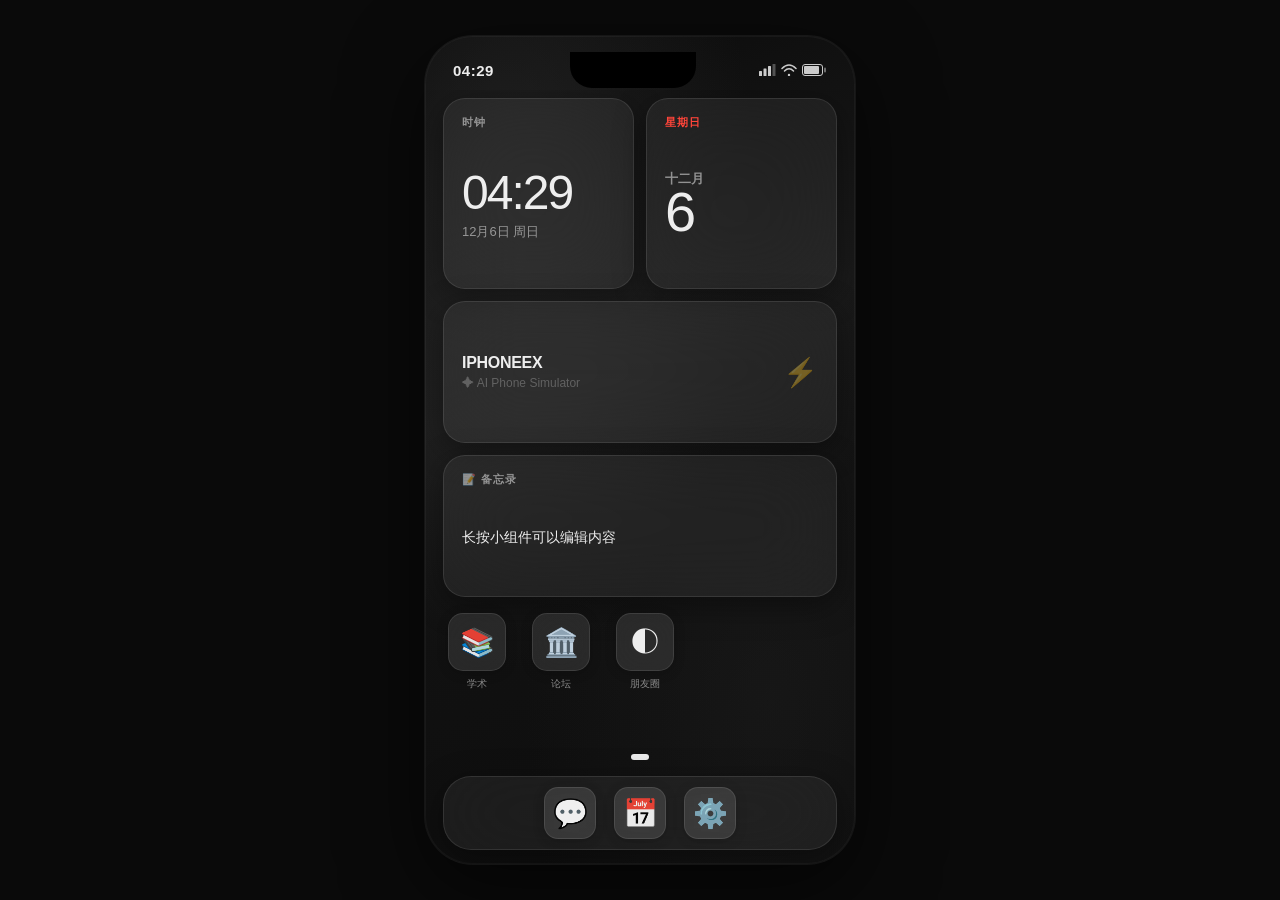
==== commit 3b1ca010: "更新" ====
--- a/index.html
+++ b/index.html
@@ -15,11 +15,12 @@
     <link rel="stylesheet" href="apps/settings/settings.css">
 </head>
 <body>
-    <!-- Wallpaper Layer -->
     <div id="wallpaper-layer">
         <div id="wallpaper-default"></div>
         <img id="wallpaper-custom" class="hidden" alt="">
-    </div><div id="phone-container">
+    </div>
+
+    <div id="phone-container">
         <!-- Status Bar -->
         <div id="status-bar">
             <div class="status-left">
@@ -29,16 +30,20 @@
                 <div class="status-notch"></div>
             </div>
             <div class="status-right">
+                <!-- Signal bars -->
                 <svg class="status-icon" width="17" height="12" viewBox="0 0 17 12" fill="none">
                     <rect x="0" y="7" width="3" height="5" rx="0.5" fill="currentColor"/>
                     <rect x="4.5" y="4.5" width="3" height="7.5" rx="0.5" fill="currentColor"/>
                     <rect x="9" y="2" width="3" height="10" rx="0.5" fill="currentColor"/>
                     <rect x="13.5" y="0" width="3" height="12" rx="0.5" fill="currentColor" opacity="0.35"/>
                 </svg>
+                <!-- WiFi — all rects, zero path math -->
                 <svg class="status-icon" width="16" height="12" viewBox="0 0 16 12" fill="none">
-                    <path d="M1.5 5C3.5 2.5 5.6 1.5 8 1.5S12.5 2.5 14.5 5" stroke="currentColor" stroke-width="1.5" stroke-linecap="round"/>
-                    <path d="M48C5.2 6.5 6.5 5.8 8 5.8S10.8 6.5 12 8" stroke="currentColor" stroke-width="1.5" stroke-linecap="round"/><circle cx="8" cy="11" r="1.2" fill="currentColor"/>
+                    <path d="M1 4.5C3.2 2.3 5.9 1 8 1C10.1 1 12.8 2.3 15 4.5" stroke="currentColor" stroke-width="1.5" stroke-linecap="round"/>
+                    <path d="M3.5 7C5 5.5 6.4 4.8 8 4.8C9.6 4.8 11 5.5 12.5 7" stroke="currentColor" stroke-width="1.5" stroke-linecap="round"/>
+                    <circle cx="8" cy="11" r="1.2" fill="currentColor"/>
                 </svg>
+                <!-- Battery -->
                 <svg class="status-icon" width="25" height="12" viewBox="0 0 25 12" fill="none">
                     <rect x="0.5" y="0.5" width="20" height="11" rx="2.5" stroke="currentColor" stroke-width="1"/>
                     <rect x="2" y="2" width="15" height="8" rx="1" fill="currentColor"/>
